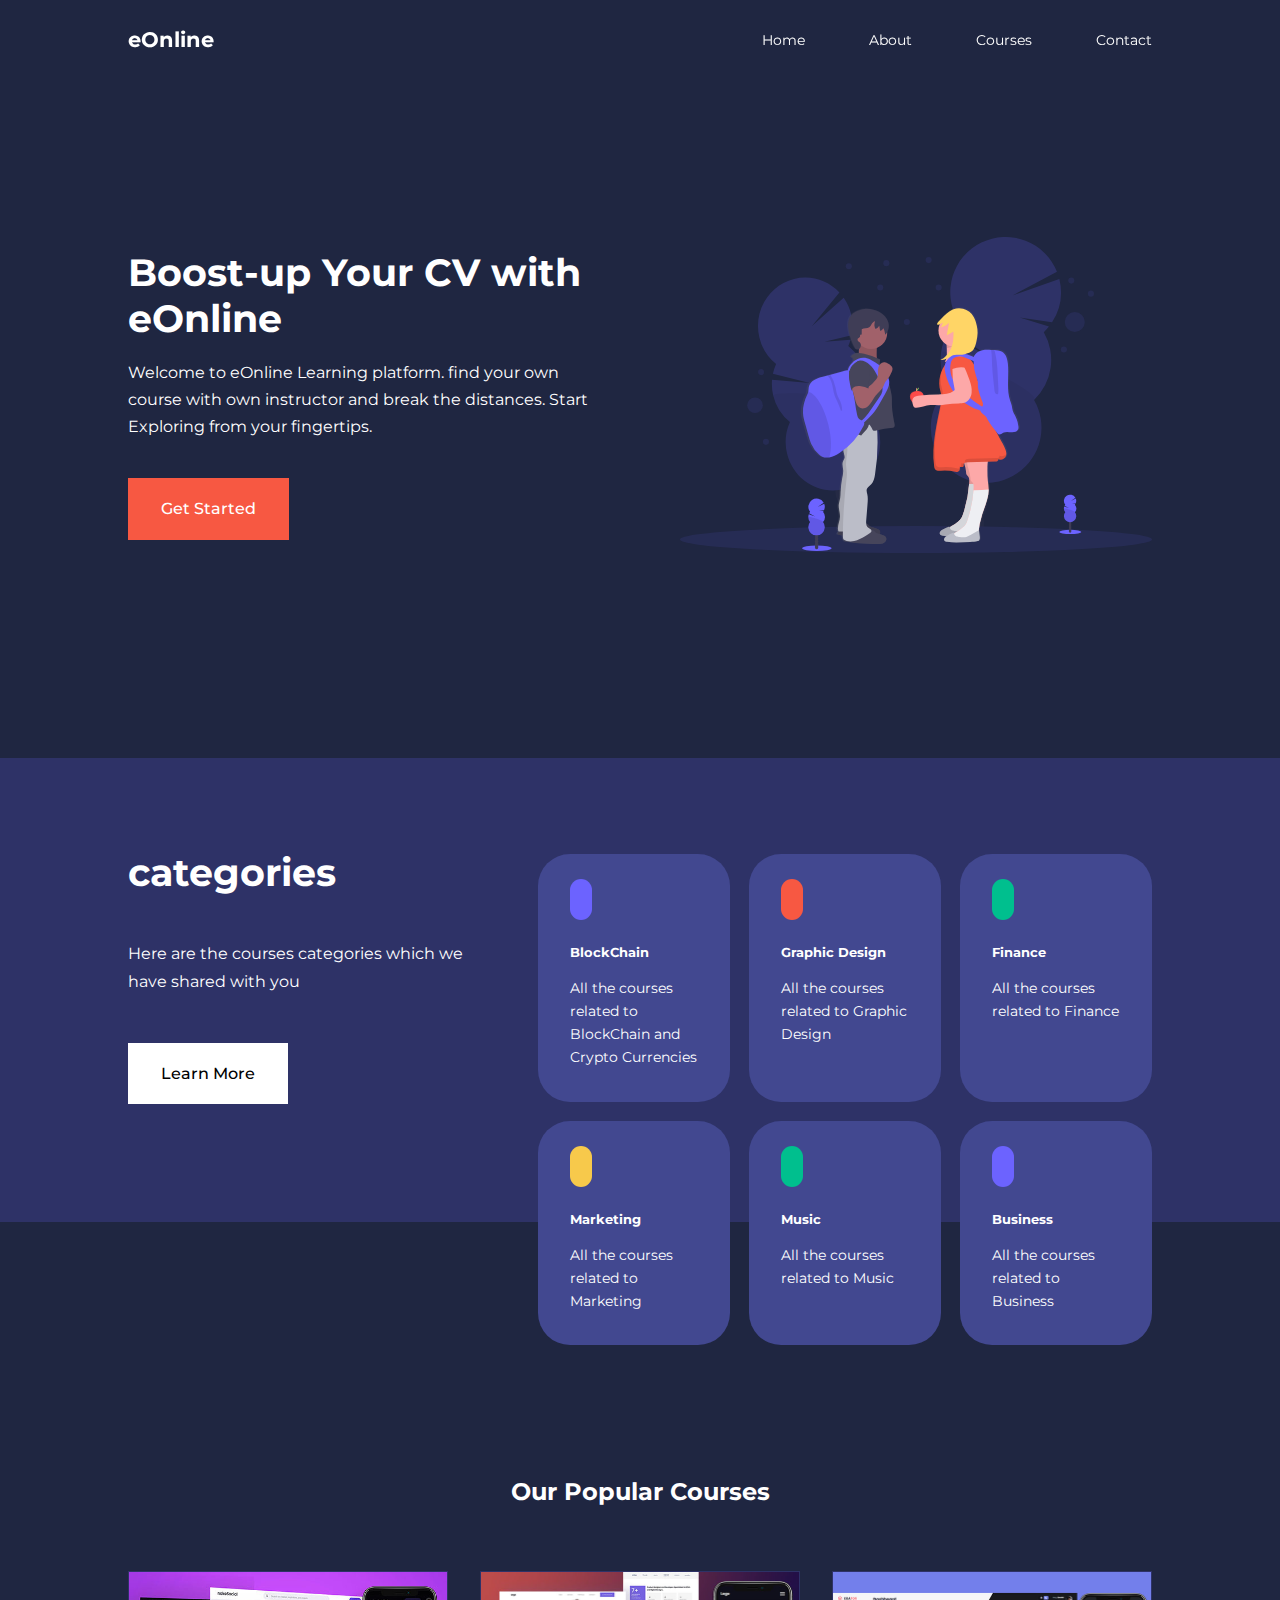
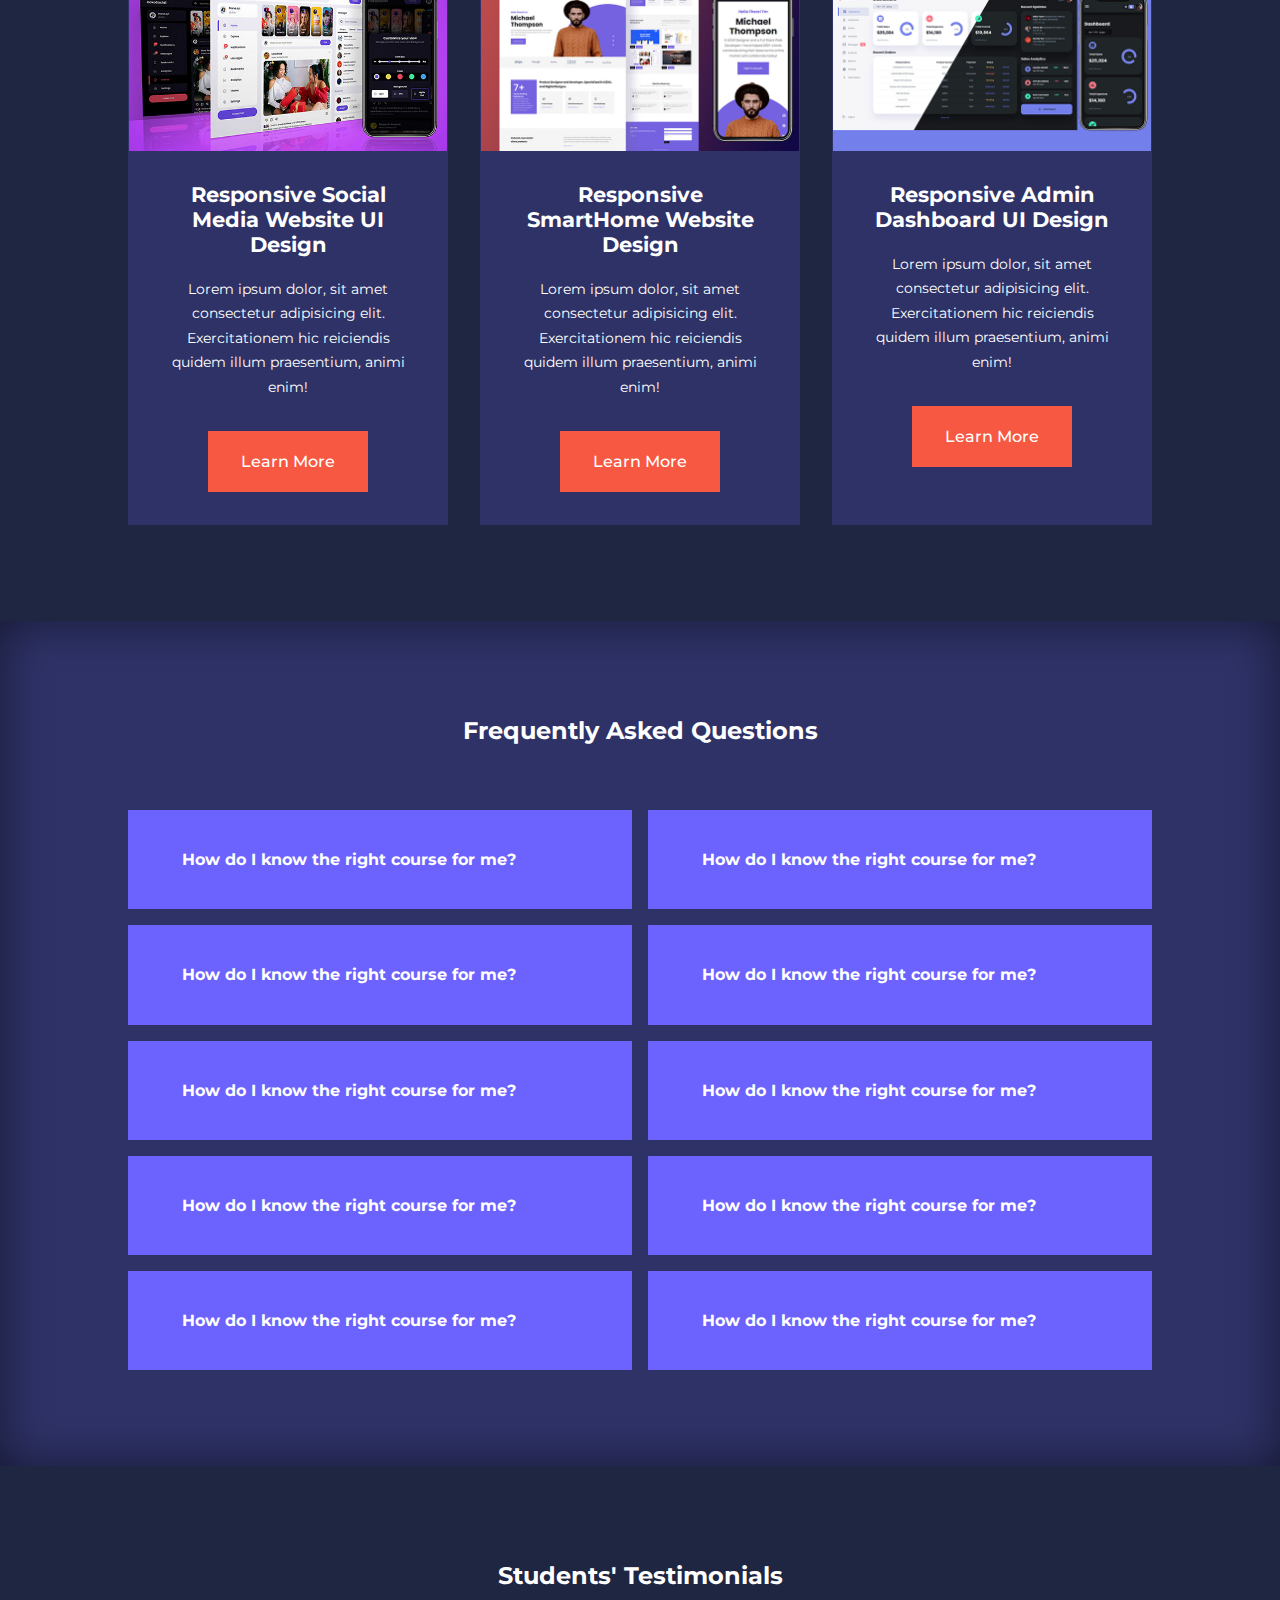
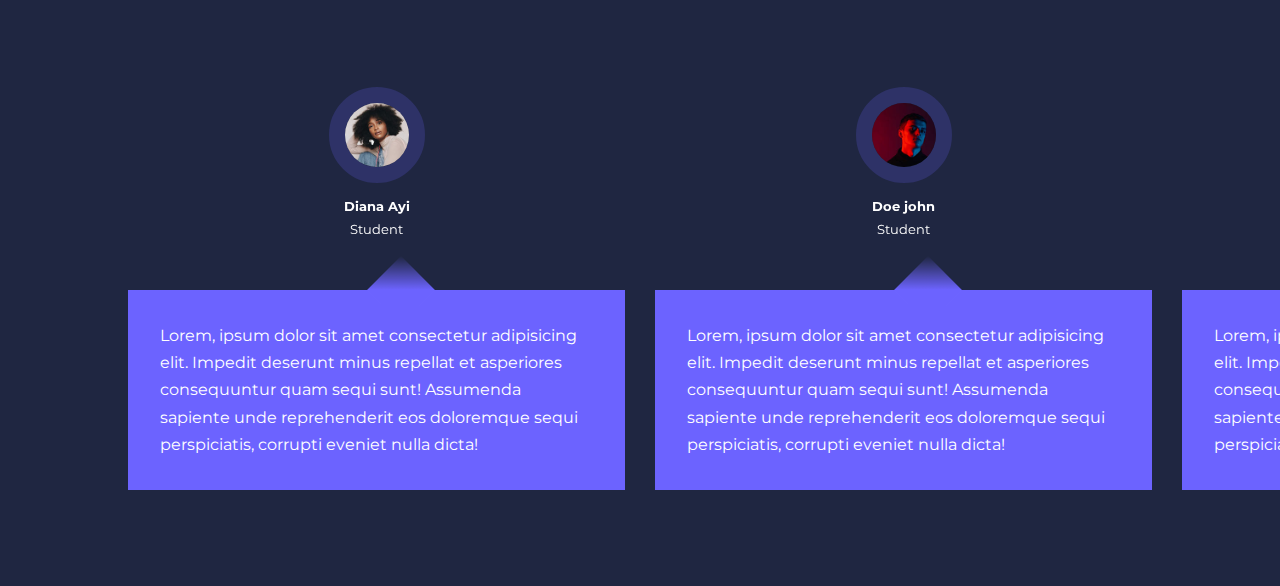
==== index.html @ 4e35d720 "Update index.html" ====
<!DOCTYPE html>
<html lang="en">
<head>
    <meta charset="UTF-8">
    <meta http-equiv="X-UA-Compatible" content="IE=edge">
    <meta name="viewport" content="width=device-width, initial-scale=1.0">
    <title>eOnline</title>

    <!-- external css file -->
    <link rel="stylesheet" href="style.css" type="text/css">
    

    <!-- external icons -->
    <link rel="stylesheet" href="https://unicons.iconscout.com/release/v2.1.6/css/unicons.css">

    <!-- google fonts (Montserrat) -->
    <link rel="preconnect" href="https://fonts.googleapis.com">
    <link rel="preconnect" href="https://fonts.gstatic.com" crossorigin>
    <link href="https://fonts.googleapis.com/css2?family=Montserrat:wght@300;400;500;600;700;800;900&display=swap" rel="stylesheet">

    <!-- Swiper JS -->
    <link rel="stylesheet" href="https://unpkg.com/swiper@8/swiper-bundle.min.css"/>

</head>
<body>

    <!-- navigation bar -->
    <nav>
        <div class="container nav__container">
            <a href="index.html"><h4>eOnline</h4></a>
            <ul class="nav__menu">
                <li><a href="index.html">Home</a></li>
                <li><a href="about.html">About</a></li>
                <li><a href="courses.html">Courses</a></li>
                <li><a href="contact.html">Contact</a></li>
            </ul>
            <button id="open-menu-btn"><i class="uil uil-bars"></i></button>
            <button id="close-menu-btn"><i class="uil uil-multiply"></i></button>
        </div>
    </nav>

    <!-- end of navigation bar -->

    <!-- header section -->
    <header>
        <div class="container header__container">
            <div class="header__left">
                <h1>
                    Boost-up Your CV with eOnline
                </h1>
                <p>
                    Welcome to eOnline Learning platform.
                    find your own course with own instructor and break the distances.
                    Start Exploring from your fingertips.
                    <!-- We offer various contexts of Online Courses which can be customisable for your own. -->
                </p>
                <a href="courses.html" class="btn btn-primary">Get Started</a>
            </div>

            <div class="header__right">
                <div class="header__right-image">
                    <img src="./img/header.svg" alt="header-image">
                </div>
            </div>
        </div>
    </header>
    <!-- end of header section -->

    <!-- categories section -->
    <section class="categories">
        <div class="container categories__container">
            <div class="categories__left">
            <h1>categories</h1>
            <p>Here are the courses categories which we have shared with you</p>
            <a href="#" class="btn">Learn More</a>
            </div>
            
            <div class="categories__right">

                <article class="category">
                    <span class="category__icon"><i class="uil uil-bitcoin"></i></span>
                    <h5>BlockChain</h5>
                    <p>All the courses related to BlockChain and Crypto Currencies</p>
                </article>

                <article class="category">
                    <span class="category__icon"><i class="uil uil-palette"></i></span>
                    <h5>Graphic Design</h5>
                    <p>All the courses related to Graphic Design</p>
                </article>

                <article class="category">
                    <span class="category__icon"><i class="uil uil-pound-circle"></i></i></span>
                    <h5>Finance</h5>
                    <p>All the courses related to Finance</p>
                </article>

                <article class="category">
                    <span class="category__icon"><i class="uil uil-shopping-cart"></i></span>
                    <h5>Marketing</h5>
                    <p>All the courses related to Marketing</p>
                </article>

                <article class="category">
                    <span class="category__icon"><i class="uil uil-music"></i></span>
                    <h5>Music</h5>
                    <p>All the courses related to Music</p>
                </article>

                <article class="category">
                    <span class="category__icon"><i class="uil uil-briefcase"></i></span>
                    <h5>Business</h5>
                    <p>All the courses related to Business</p>
                </article>
            </div>
        </div>
    </section>
    <!-- end of categories section -->

    <!-- popular courses section -->

    <section class="courses">
        <h2>Our Popular Courses</h2>
        <div class="container courses__container">

            <article class="course">
                <div class="course__image">
                    <img src="./img/course1.jpg" alt="course1-thumbnail">
                </div>
                <div class="course__info">
                    <h4>Responsive Social Media Website UI Design</h4>
                    <p>Lorem ipsum dolor, sit amet consectetur adipisicing elit. Exercitationem hic reiciendis quidem illum praesentium, animi enim!</p>
                    <a href="course.html" class="btn btn-primary">Learn More</a>
                </div>
            </article>

            <article class="course">
                <div class="course__image">
                    <img src="./img/course2.jpg" alt="course1-thumbnail">
                </div>
                <div class="course__info">
                <h4>Responsive SmartHome Website Design</h4>
                <p>Lorem ipsum dolor, sit amet consectetur adipisicing elit. Exercitationem hic reiciendis quidem illum praesentium, animi enim!</p>
                <a href="course.html" class="btn btn-primary">Learn More</a>
                </div>
            </article>

            <article class="course">
                <div class="course__image">
                    <img src="./img/course3.jpg" alt="course1-thumbnail">
                </div>
                <div class="course__info">
                <h4>Responsive Admin Dashboard UI Design</h4>
                <p>Lorem ipsum dolor, sit amet consectetur adipisicing elit. Exercitationem hic reiciendis quidem illum praesentium, animi enim!</p>
                <a href="course.html" class="btn btn-primary">Learn More</a>
                </div>
            </article>
            
        </div>
    </section>

    <!-- end of popular courses section -->


    <!-- FAQ section -->

    <section class="faqs">
        <h2>Frequently Asked Questions</h2>
        <div class="container faqs__container">

            <article class="faq">
                <div class="faq__icon"><i class="uil uil-plus"></i></div>
                <div class="question__answer">
                    <h4>How do I know the right course for me?</h4>
                    <p>Lorem ipsum dolor sit amet consectetur adipisicing elit. Eum architecto consequatur illum vitae beatae nesciunt reprehenderit cumque tempore? Reiciendis labore quisquam consectetur. Quis amet dolorem vero aspernatur, similique beatae laborum.</p>
                </div>
            </article>

            <article class="faq">
                <div class="faq__icon"><i class="uil uil-plus"></i></div>
                <div class="question__answer">
                    <h4>How do I know the right course for me?</h4>
                    <p>Lorem ipsum dolor sit amet consectetur adipisicing elit. Eum architecto consequatur illum vitae beatae nesciunt reprehenderit cumque tempore? Reiciendis labore quisquam consectetur. Quis amet dolorem vero aspernatur, similique beatae laborum.</p>
                </div>
            </article>

            <article class="faq">
                <div class="faq__icon"><i class="uil uil-plus"></i></div>
                <div class="question__answer">
                    <h4>How do I know the right course for me?</h4>
                    <p>Lorem ipsum dolor sit amet consectetur adipisicing elit. Eum architecto consequatur illum vitae beatae nesciunt reprehenderit cumque tempore? Reiciendis labore quisquam consectetur. Quis amet dolorem vero aspernatur, similique beatae laborum.</p>
                </div>
            </article>

            <article class="faq">
                <div class="faq__icon"><i class="uil uil-plus"></i></div>
                <div class="question__answer">
                    <h4>How do I know the right course for me?</h4>
                    <p>Lorem ipsum dolor sit amet consectetur adipisicing elit. Eum architecto consequatur illum vitae beatae nesciunt reprehenderit cumque tempore? Reiciendis labore quisquam consectetur. Quis amet dolorem vero aspernatur, similique beatae laborum.</p>
                </div>
            </article>

            <article class="faq">
                <div class="faq__icon"><i class="uil uil-plus"></i></div>
                <div class="question__answer">
                    <h4>How do I know the right course for me?</h4>
                    <p>Lorem ipsum dolor sit amet consectetur adipisicing elit. Eum architecto consequatur illum vitae beatae nesciunt reprehenderit cumque tempore? Reiciendis labore quisquam consectetur. Quis amet dolorem vero aspernatur, similique beatae laborum.</p>
                </div>
            </article>

            <article class="faq">
                <div class="faq__icon"><i class="uil uil-plus"></i></div>
                <div class="question__answer">
                    <h4>How do I know the right course for me?</h4>
                    <p>Lorem ipsum dolor sit amet consectetur adipisicing elit. Eum architecto consequatur illum vitae beatae nesciunt reprehenderit cumque tempore? Reiciendis labore quisquam consectetur. Quis amet dolorem vero aspernatur, similique beatae laborum.</p>
                </div>
            </article>

            <article class="faq">
                <div class="faq__icon"><i class="uil uil-plus"></i></div>
                <div class="question__answer">
                    <h4>How do I know the right course for me?</h4>
                    <p>Lorem ipsum dolor sit amet consectetur adipisicing elit. Eum architecto consequatur illum vitae beatae nesciunt reprehenderit cumque tempore? Reiciendis labore quisquam consectetur. Quis amet dolorem vero aspernatur, similique beatae laborum.</p>
                </div>
            </article>

            <article class="faq">
                <div class="faq__icon"><i class="uil uil-plus"></i></div>
                <div class="question__answer">
                    <h4>How do I know the right course for me?</h4>
                    <p>Lorem ipsum dolor sit amet consectetur adipisicing elit. Eum architecto consequatur illum vitae beatae nesciunt reprehenderit cumque tempore? Reiciendis labore quisquam consectetur. Quis amet dolorem vero aspernatur, similique beatae laborum.</p>
                </div>
            </article>

            <article class="faq">
                <div class="faq__icon"><i class="uil uil-plus"></i></div>
                <div class="question__answer">
                    <h4>How do I know the right course for me?</h4>
                    <p>Lorem ipsum dolor sit amet consectetur adipisicing elit. Eum architecto consequatur illum vitae beatae nesciunt reprehenderit cumque tempore? Reiciendis labore quisquam consectetur. Quis amet dolorem vero aspernatur, similique beatae laborum.</p>
                </div>
            </article>

            <article class="faq">
                <div class="faq__icon"><i class="uil uil-plus"></i></div>
                <div class="question__answer">
                    <h4>How do I know the right course for me?</h4>
                    <p>Lorem ipsum dolor sit amet consectetur adipisicing elit. Eum architecto consequatur illum vitae beatae nesciunt reprehenderit cumque tempore? Reiciendis labore quisquam consectetur. Quis amet dolorem vero aspernatur, similique beatae laborum.</p>
                </div>
            </article>
        </div>
    </section>

    <!-- end of faq section  -->

    <!-- Testimonials Section -->

    <section class="container testimonials__containe mySwiper">
        
        <h2>Students' Testimonials</h2>
        <div class="swiper-wrapper">
           

            <article class="testimonial swiper-slide">
                <div class="avatar">
                    <img src="./img/avatar1.jpg">
                </div>
                <div class="testimonial__info">
                    <h5>Diana Ayi</h5>
                    <small>Student</small>
                </div>
                <div class="testimonial__body">
                    <p>
                        Lorem, ipsum dolor sit amet consectetur adipisicing elit. Impedit deserunt minus repellat et asperiores consequuntur quam sequi sunt! Assumenda sapiente unde reprehenderit eos doloremque sequi perspiciatis, corrupti eveniet nulla dicta!
                    </p>
                </div>
            </article>

            <article class="testimonial swiper-slide">
                <div class="avatar">
                    <img src="./img/avatar2.jpg">
                </div>
                <div class="testimonial__info">
                    <h5>Doe john</h5>
                    <small>Student</small>
                </div>
                <div class="testimonial__body">
                    <p>
                        Lorem, ipsum dolor sit amet consectetur adipisicing elit. Impedit deserunt minus repellat et asperiores consequuntur quam sequi sunt! Assumenda sapiente unde reprehenderit eos doloremque sequi perspiciatis, corrupti eveniet nulla dicta!
                    </p>
                </div>
            </article>

            <article class="testimonial swiper-slide">
                <div class="avatar">
                    <img src="./img/avatar3.jpg">
                </div>
                <div class="testimonial__info">
                    <h5>Ave Joena</h5>
                    <small>Student</small>
                </div>
                <div class="testimonial__body">
                    <p>
                        Lorem, ipsum dolor sit amet consectetur adipisicing elit. Impedit deserunt minus repellat et asperiores consequuntur quam sequi sunt! Assumenda sapiente unde reprehenderit eos doloremque sequi perspiciatis, corrupti eveniet nulla dicta!
                    </p>
                </div>
            </article>

            <article class="testimonial swiper-slide">
                <div class="avatar">
                    <img src="./img/avatar4.jpg">
                </div>
                <div class="testimonial__info">
                    <h5>John Doe</h5>
                    <small>Student</small>
                </div>
                <div class="testimonial__body">
                    <p>
                        Lorem, ipsum dolor sit amet consectetur adipisicing elit. Impedit deserunt minus repellat et asperiores consequuntur quam sequi sunt! Assumenda sapiente unde reprehenderit eos doloremque sequi perspiciatis, corrupti eveniet nulla dicta!
                    </p>
                </div>
            </article>

            <article class="testimonial swiper-slide">
                <div class="avatar">
                    <img src="./img/avatar5.jpg">
                </div>
                <div class="testimonial__info">
                    <h5>Ben Steve</h5>
                    <small>Student</small>
                </div>
                <div class="testimonial__body">
                    <p>
                        Lorem, ipsum dolor sit amet consectetur adipisicing elit. Impedit deserunt minus repellat et asperiores consequuntur quam sequi sunt! Assumenda sapiente unde reprehenderit eos doloremque sequi perspiciatis, corrupti eveniet nulla dicta!
                    </p>
                </div>
                
            </article>
            
        </div>
        <!-- <div class="swiper-pagination"></div> -->
    </section>
    <!-- End of Testimonial Section -->


    <script src="https://unpkg.com/swiper@8/swiper-bundle.min.js"></script>
    <script src="./js/main.js"></script>

    <script>
        var swiper = new Swiper(".mySwiper", {
        slidesPerView: 1,
        spaceBetween: 30,
        pagination: {
          el: ".swiper-pagination",
          clickable: true,
        },
        //When Window width >= 600px
        breakpoints:{
            600:{
                slidesPerView: 2
            }
        }
      });
    </script>
</body>
</html>
---- style.css ----
/* general styling */

*{
    margin: 0;
    padding: 0;
    border: 0;
    outline: 0;
    text-decoration: none;
    list-style:none;
    box-sizing: border-box;
}

:root{
    --color-primary:#6c63ff;
    --color-success:#00bf8e;
    --color-warning:#f7c94b;
    --color-danger:#f75842;
    --color-danger-variant:rgba(247,88,66,0.4);
    --color-white:#fff;
    --color-light:rgba(255,255,255,0.7);
    --color-black:#000;
    --color-bg:#1f2641;
    --color-bg1:#2e3267;
    --color-bg2:#424890;

    --container-width-lg: 80%;
    --container-width-md: 90%;
    --container-width-sm: 94%;

    --transition:all 400ms ease;
}

body{
    font-family: 'Montserrat', sans-serif;
    line-height: 1.7;
    color:var(--color-white);
    background: var(--color-bg);
}

.container
{
    width:var(--container-width-lg);
    margin: 0 auto;
}

section{
    padding: 6rem 0;
}

section h2{
    text-align: center;
    margin-bottom: 4rem;
}

h1,h2,h3,h4,h5
{
    line-height: 1.2;
}

h1{
    font-size:2.4rem;
}

h2{
    font-size:2 rem;
}

h3{
    font-size:1.6rem;
}

h4{
    font-size:1.3rem;
}

a{
    color: var(--color-white);
}

img{
    width: 100%;
    display: block;
    object-fit: cover;
}

.btn{
    display: inline-block;
    background: var(--color-white);
    color: var(--color-black);
    padding: 1rem 2rem;
    border:1px solid transparent;
    font-weight: 500;
    transition: var(--transition);
}

.btn:hover
{
    background: transparent;
    color: var(--color-white);
    border-color:var(--color-white);
}

.btn-primary{
    background: var(--color-danger);
    color: var(--color-white);
}

/* end of general styling */

/* Nav Bar Styling */

nav{
    background:transparent;
    width: 100vw;
    height: 5rem;
    position: fixed;
    top: 0;
    z-index: 11;
}

.window-scroll{
    background: var(--color-primary);
    box-shadow: 0 1rem 2rem rgba(0,0,0,0.2);
}
.nav__container{
    height: 100%;
    display: flex;
    justify-content: space-between;
    align-items: center;
}

nav button{
    display: none;
}

.nav__menu{
    display: flex;
    align-items: center;
    gap:4rem;
}

.nav__menu a
{
    font-size: 0.9rem;
    transition: var(--transition);
}

.nav__menu a:hover
{
    color: var(--color-bg2);
}

/* end of Nav Bar Styling */

/* header section */

header{
    position:relative;
    top: 5rem;
    overflow: hidden;
    height: 70vh;
    margin-bottom: 8rem;
    
}

.header__container{
    display: grid;
    grid-template-columns: 1fr 1fr;
    align-items: center;
    gap: 5rem;
    height: 100%;
}

.header__left p
{
    margin: 1rem 0 2.4rem;
}

/* end header section */

/* categories section */

.categories{
    background: var(--color-bg1);
    height: 29rem;
}

.categories h1{
    line-height: 1;
    margin-bottom: 3rem;
}

.categories__container{
    display: grid;
    grid-template-columns: 40% 60%;
    /* gap:4rem; */
}

.categories__left{
    margin-right: 4rem;
}

.categories__left p{
    margin: 1rem 0 3rem;
}

.categories__right{
    display: grid;
    grid-template-columns: repeat(3,1fr);
    gap:1.2rem;
}

.category{
    background: var(--color-bg2);
    padding: 2rem;
    border-radius: 2rem;
    transition: var(--transition);
}

.category:hover{
    box-shadow: 0 3rem 3rem rgba(0, 0, 0, 0.3);
    z-index: 1;
}

.category:nth-child(2) .category__icon{
    background: var(--color-danger );
}

.category:nth-child(3) .category__icon{
    background: var(--color-success );
}

.category:nth-child(4) .category__icon{
    background: var(--color-warning );
}

.category:nth-child(5) .category__icon{
    background: var(--color-success );
}

.category__icon{
    background: var(--color-primary);
    padding: 0.7rem;
    border-radius: 0.9rem;  
}

.category h5{
    margin: 2rem 0 1rem;
}

.category p{
    font-size: 0.85rem;
}

/* end of categories section */


/* popular course section */

.courses{
    margin-top: 10rem;
}

.courses__container{
    display: grid;
    grid-template-columns: repeat(3,1fr);
    gap:2rem;
}

.course{
    background:var(--color-bg1);
    text-align: center;
    border: 1px solid transparent;
    transition:var(--transition);
}

.course:hover{
    background: transparent;
    border-color: var(--color-primary);
}

.course__info{
    padding: 2rem;
}

.course__info p{
    margin: 1.2rem 0 2rem;
    font-size: 0.9rem;
}

/* end of popular course section */

/* faq section */

.faqs{
    background: var(--color-bg1);
    box-shadow: inset 0 0 3rem rgba(0,0,0,0.5);
}

.faqs__container{
    display: grid;
    grid-template-columns: 1fr 1fr;
    gap: 1rem;
}

.faq{
    padding: 2rem;
    display: flex;
    align-items: center;
    gap : 1.4rem;
    height: fit-content;
    background: var(--color-primary);
    cursor: pointer;
}

.faq h4{
    font-size: 1rem;
    line-height: 2.2;
}

.faq__icon{
    align-self: flex-start;
    font-size: 1.2 rem;
}

.faq p{
    margin-top: 0.8 rem;
    display: none;
}

.faq.open p{
    display: block;

}

/*end of faq section */

/* student's testimonial section */

.testimonials__container{
    overflow-x: hidden;
    position: relative;
    margin-bottom: 5rem;
}

.testimonial{
    padding-top: 2rem;
}

.avatar{
    width: 6rem;
    height:6rem;
    border-radius: 50%;
    overflow: hidden;
    margin:0 auto 1rem;
    border: 1rem solid var(--color-bg1);
}

.testimonial__info{
    text-align: center;
}

.testimonial__body{
    background: var(--color-primary);
    padding: 2rem;
    margin-top: 3rem;
    position: relative;
}

.testimonial__body::before{
    content: "";
    display: block;
    background: linear-gradient(
    135deg,
    transparent,
    var(--color-primary),
    var(--color-primary)
    );

    width: 3rem;
    height: 3rem;
    position: absolute;
    left: 50%;
    top:-1.5rem;
    transform: rotate(45deg);
}
/* end of student's testimonial section */
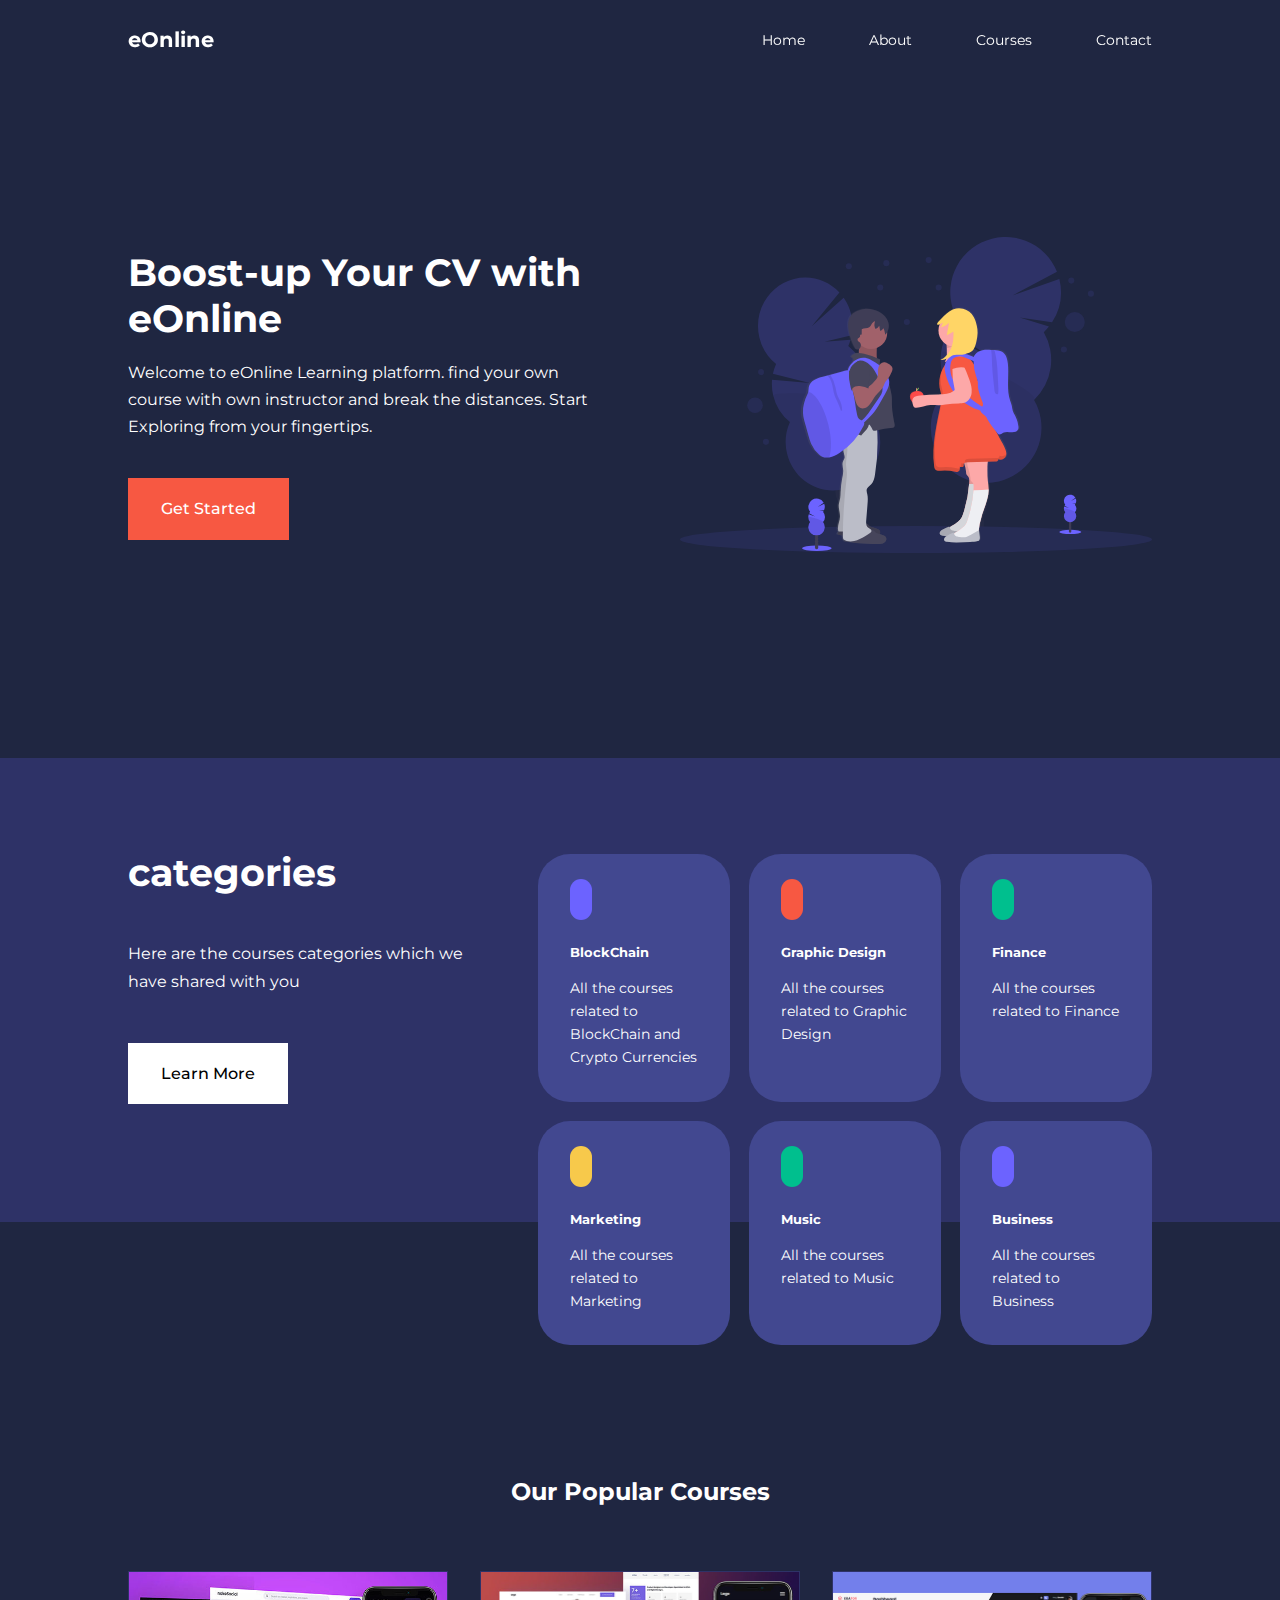
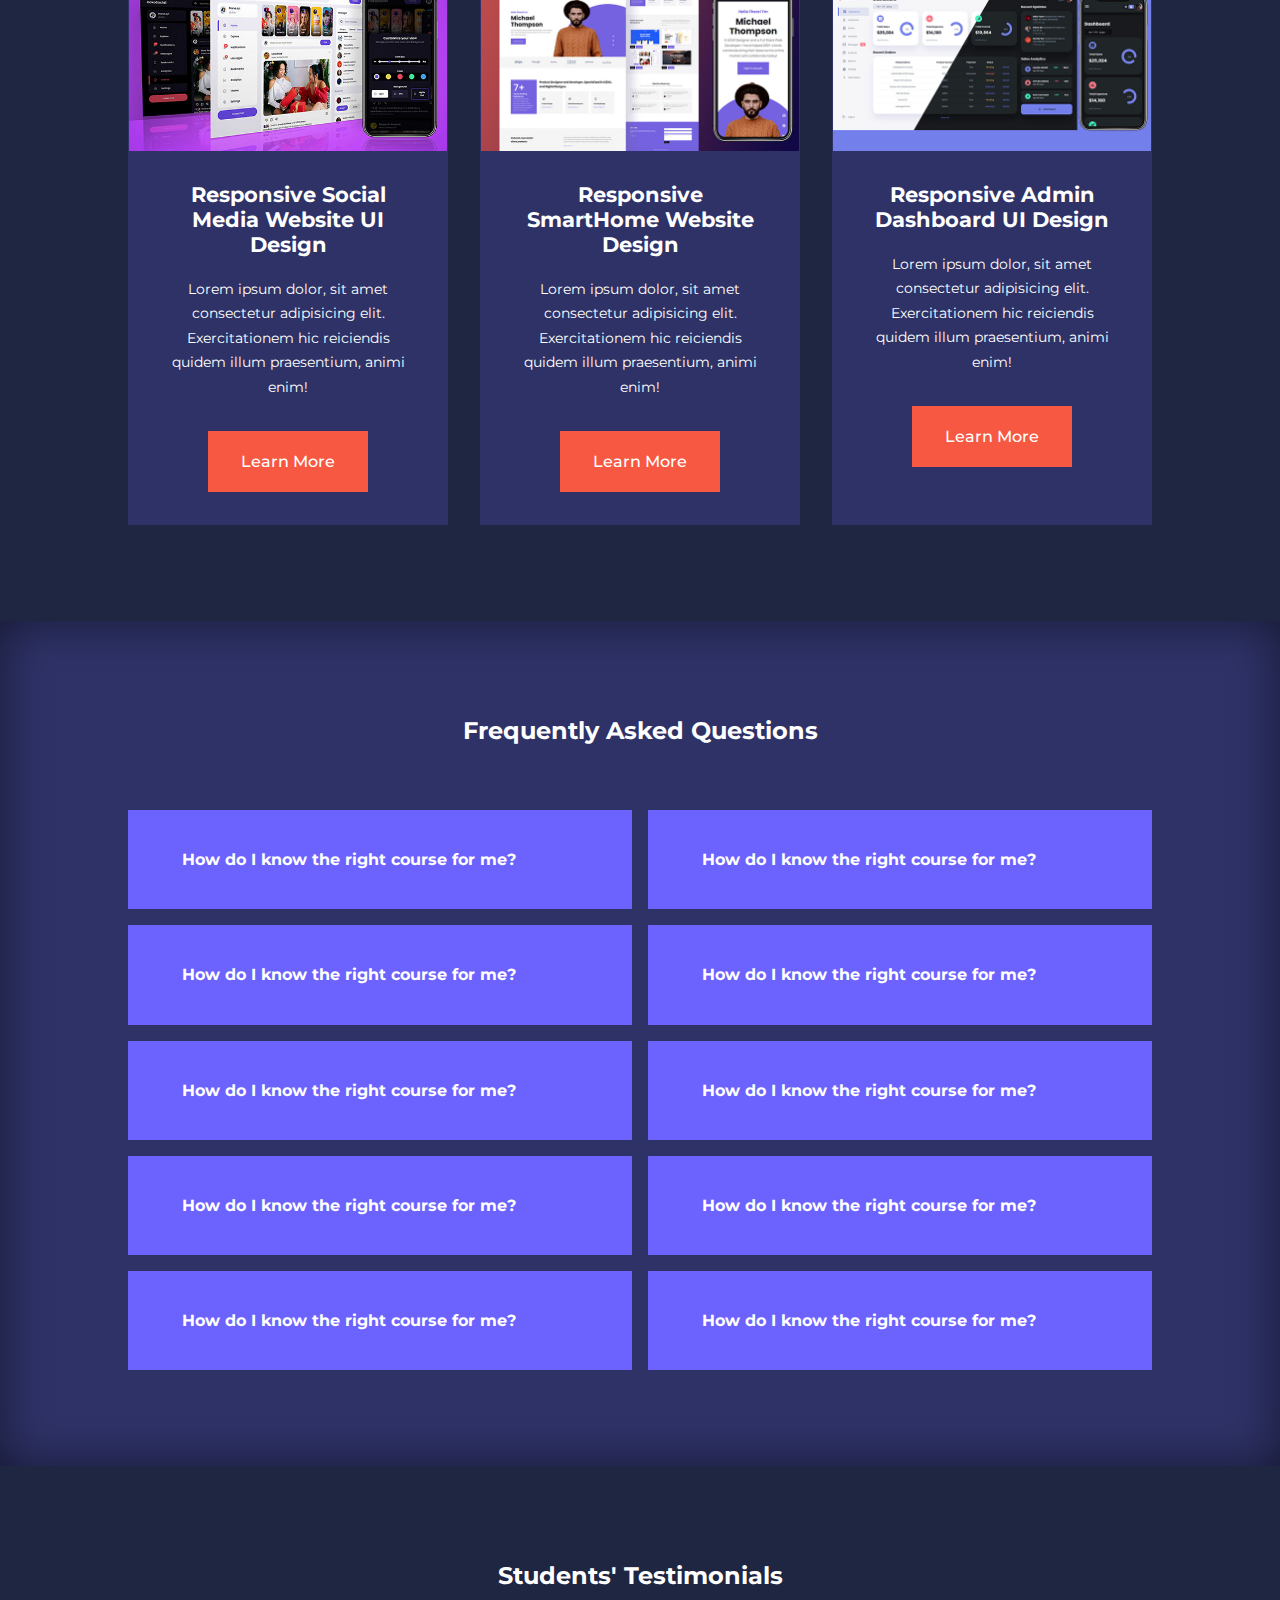
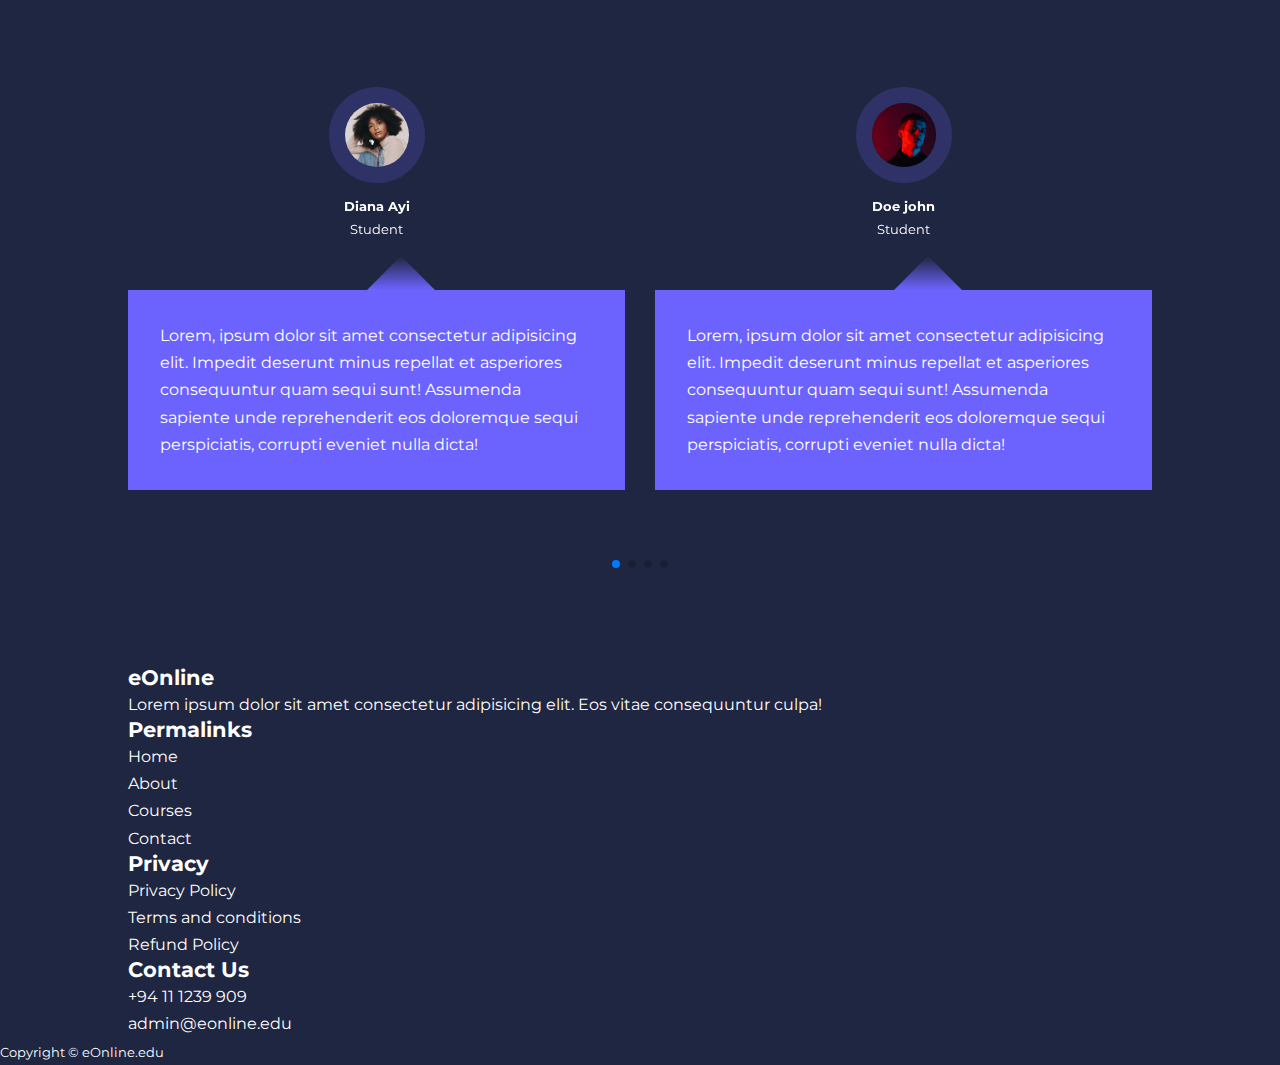
==== commit d8580f5a: "Home-Page-Completed" ====
--- a/index.html
+++ b/index.html
@@ -7,8 +7,7 @@
     <title>eOnline</title>
 
     <!-- external css file -->
-    <link rel="stylesheet" href="style.css" type="text/css">
-    
+    <link rel="stylesheet" href="./css/style.css">
 
     <!-- external icons -->
     <link rel="stylesheet" href="https://unicons.iconscout.com/release/v2.1.6/css/unicons.css">
@@ -254,7 +253,7 @@
 
     <!-- Testimonials Section -->
 
-    <section class="container testimonials__containe mySwiper">
+    <section class="container testimonials__container mySwiper">
         
         <h2>Students' Testimonials</h2>
         <div class="swiper-wrapper">
@@ -337,9 +336,69 @@
             </article>
             
         </div>
-        <!-- <div class="swiper-pagination"></div> -->
+        
+        <div class="swiper-pagination"></div>
+        
+        
     </section>
     <!-- End of Testimonial Section -->
+
+    <!-- footer section -->
+
+    <footer>
+        <div class="container footer__container">
+
+            <div class="footer__1">
+                <a href="index.html" class="footer__logo"><h4>eOnline</h4></a>
+                <p>Lorem ipsum dolor sit amet consectetur adipisicing elit. Eos vitae consequuntur culpa!</p>
+
+            </div>
+
+
+            <div class="footer__2">
+                <h4>Permalinks</h4>
+                <ul class="permalinks">
+                    <li><a href="index.html">Home</a></li>
+                    <li><a href="about.html">About</a></li>
+                    <li><a href="courses.html">Courses</a></li>
+                    <li><a href="contact.html">Contact</a></li>
+                </ul>
+            </div>
+
+            <div class="footer__3">
+                <h4>Privacy</h4>
+                <ul class="privacy">
+                    <li><a href="#">Privacy Policy</a></li>
+                    <li><a href="#">Terms and conditions</a></li>
+                    <li><a href="#">Refund Policy</a></li>
+                </ul>
+            </div>
+
+            <div class="footer__4">
+                <h4>Contact Us</h4>
+                <div>
+                    <p>+94 11 1239 909</p>
+                    <p>admin@eonline.edu</p>
+                </div>
+
+                <ul class="footer_socials">
+                    <li><a href="#"><i class="uil uil-facebook-f"></i></a></li>
+                    <li><a href="#"><i class="uil uil-instagram-alt"></i></a></li>
+                    <li><a href="#"><i class="uil uil-twitter"></i></a></li>
+                    <li><a href="#"><i class="uil uil-linkedin"></i></a></li>
+                </ul>
+            </div>
+            
+        </div>
+
+        <div class="footer__copyright">
+            <small>Copyright &copy; eOnline.edu</small>
+        </div>
+
+    </footer>
+
+    <!-- end of footer section -->
+
 
 
     <script src="https://unpkg.com/swiper@8/swiper-bundle.min.js"></script>
@@ -362,4 +421,4 @@
       });
     </script>
 </body>
-</html>
+</html>--- a/css/style.css
+++ b/css/style.css
@@ -0,0 +1,387 @@
+/* general styling */
+
+*{
+    margin: 0;
+    padding: 0;
+    border: 0;
+    outline: 0;
+    text-decoration: none;
+    list-style:none;
+    box-sizing: border-box;
+}
+
+:root{
+    --color-primary:#6c63ff;
+    --color-success:#00bf8e;
+    --color-warning:#f7c94b;
+    --color-danger:#f75842;
+    --color-danger-variant:rgba(247,88,66,0.4);
+    --color-white:#fff;
+    --color-light:rgba(255,255,255,0.7);
+    --color-black:#000;
+    --color-bg:#1f2641;
+    --color-bg1:#2e3267;
+    --color-bg2:#424890;
+
+    --container-width-lg: 80%;
+    --container-width-md: 90%;
+    --container-width-sm: 94%;
+
+    --transition:all 400ms ease;
+}
+
+body{
+    font-family: 'Montserrat', sans-serif;
+    line-height: 1.7;
+    color:var(--color-white);
+    background: var(--color-bg);
+}
+
+.container
+{
+    width:var(--container-width-lg);
+    margin: 0 auto;
+}
+
+section{
+    padding: 6rem 0;
+}
+
+section h2{
+    text-align: center;
+    margin-bottom: 4rem;
+}
+
+h1,h2,h3,h4,h5
+{
+    line-height: 1.2;
+}
+
+h1{
+    font-size:2.4rem;
+}
+
+h2{
+    font-size:2 rem;
+}
+
+h3{
+    font-size:1.6rem;
+}
+
+h4{
+    font-size:1.3rem;
+}
+
+a{
+    color: var(--color-white);
+}
+
+img{
+    width: 100%;
+    display: block;
+    object-fit: cover;
+}
+
+.btn{
+    display: inline-block;
+    background: var(--color-white);
+    color: var(--color-black);
+    padding: 1rem 2rem;
+    border:1px solid transparent;
+    font-weight: 500;
+    transition: var(--transition);
+}
+
+.btn:hover
+{
+    background: transparent;
+    color: var(--color-white);
+    border-color:var(--color-white);
+}
+
+.btn-primary{
+    background: var(--color-danger);
+    color: var(--color-white);
+}
+
+/* end of general styling */
+
+/* Nav Bar Styling */
+
+nav{
+    background:transparent;
+    width: 100vw;
+    height: 5rem;
+    position: fixed;
+    top: 0;
+    z-index: 11;
+}
+
+.window-scroll{
+    background: var(--color-primary);
+    box-shadow: 0 1rem 2rem rgba(0,0,0,0.2);
+}
+.nav__container{
+    height: 100%;
+    display: flex;
+    justify-content: space-between;
+    align-items: center;
+}
+
+nav button{
+    display: none;
+}
+
+.nav__menu{
+    display: flex;
+    align-items: center;
+    gap:4rem;
+}
+
+.nav__menu a
+{
+    font-size: 0.9rem;
+    transition: var(--transition);
+}
+
+.nav__menu a:hover
+{
+    color: var(--color-bg2);
+}
+
+/* end of Nav Bar Styling */
+
+/* header section */
+
+header{
+    position:relative;
+    top: 5rem;
+    overflow: hidden;
+    height: 70vh;
+    margin-bottom: 8rem;
+    
+}
+
+.header__container{
+    display: grid;
+    grid-template-columns: 1fr 1fr;
+    align-items: center;
+    gap: 5rem;
+    height: 100%;
+}
+
+.header__left p
+{
+    margin: 1rem 0 2.4rem;
+}
+
+/* end header section */
+
+/* categories section */
+
+.categories{
+    background: var(--color-bg1);
+    height: 29rem;
+}
+
+.categories h1{
+    line-height: 1;
+    margin-bottom: 3rem;
+}
+
+.categories__container{
+    display: grid;
+    grid-template-columns: 40% 60%;
+    /* gap:4rem; */
+}
+
+.categories__left{
+    margin-right: 4rem;
+}
+
+.categories__left p{
+    margin: 1rem 0 3rem;
+}
+
+.categories__right{
+    display: grid;
+    grid-template-columns: repeat(3,1fr);
+    gap:1.2rem;
+}
+
+.category{
+    background: var(--color-bg2);
+    padding: 2rem;
+    border-radius: 2rem;
+    transition: var(--transition);
+}
+
+.category:hover{
+    box-shadow: 0 3rem 3rem rgba(0, 0, 0, 0.3);
+    z-index: 1;
+}
+
+.category:nth-child(2) .category__icon{
+    background: var(--color-danger );
+}
+
+.category:nth-child(3) .category__icon{
+    background: var(--color-success );
+}
+
+.category:nth-child(4) .category__icon{
+    background: var(--color-warning );
+}
+
+.category:nth-child(5) .category__icon{
+    background: var(--color-success );
+}
+
+.category__icon{
+    background: var(--color-primary);
+    padding: 0.7rem;
+    border-radius: 0.9rem;  
+}
+
+.category h5{
+    margin: 2rem 0 1rem;
+}
+
+.category p{
+    font-size: 0.85rem;
+}
+
+/* end of categories section */
+
+
+/* popular course section */
+
+.courses{
+    margin-top: 10rem;
+}
+
+.courses__container{
+    display: grid;
+    grid-template-columns: repeat(3,1fr);
+    gap:2rem;
+}
+
+.course{
+    background:var(--color-bg1);
+    text-align: center;
+    border: 1px solid transparent;
+    transition:var(--transition);
+}
+
+.course:hover{
+    background: transparent;
+    border-color: var(--color-primary);
+}
+
+.course__info{
+    padding: 2rem;
+}
+
+.course__info p{
+    margin: 1.2rem 0 2rem;
+    font-size: 0.9rem;
+}
+
+/* end of popular course section */
+
+/* faq section */
+
+.faqs{
+    background: var(--color-bg1);
+    box-shadow: inset 0 0 3rem rgba(0,0,0,0.5);
+}
+
+.faqs__container{
+    display: grid;
+    grid-template-columns: 1fr 1fr;
+    gap: 1rem;
+}
+
+.faq{
+    padding: 2rem;
+    display: flex;
+    align-items: center;
+    gap : 1.4rem;
+    height: fit-content;
+    background: var(--color-primary);
+    cursor: pointer;
+}
+
+.faq h4{
+    font-size: 1rem;
+    line-height: 2.2;
+}
+
+.faq__icon{
+    align-self: flex-start;
+    font-size: 1.2 rem;
+}
+
+.faq p{
+    margin-top: 0.8 rem;
+    display: none;
+}
+
+.faq.open p{
+    display: block;
+
+}
+
+/*end of faq section */
+
+/* student's testimonial section */
+
+.testimonials__container{
+    overflow-x: hidden;
+    position: relative;
+    margin-bottom: 5rem;
+}
+
+.testimonial{
+    padding-top: 2rem;
+}
+
+.avatar{
+    width: 6rem;
+    height:6rem;
+    border-radius: 50%;
+    overflow: hidden;
+    margin:0 auto 1rem;
+    border: 1rem solid var(--color-bg1);
+}
+
+.testimonial__info{
+    text-align: center;
+}
+
+.testimonial__body{
+    background: var(--color-primary);
+    padding: 2rem;
+    margin-top: 3rem;
+    position: relative;
+}
+
+.testimonial__body::before{
+    content: "";
+    display: block;
+    background: linear-gradient(
+    135deg,
+    transparent,
+    var(--color-primary),
+    var(--color-primary)
+    );
+
+    width: 3rem;
+    height: 3rem;
+    position: absolute;
+    left: 50%;
+    top:-1.5rem;
+    transform: rotate(45deg);
+}
+/* end of student's testimonial section */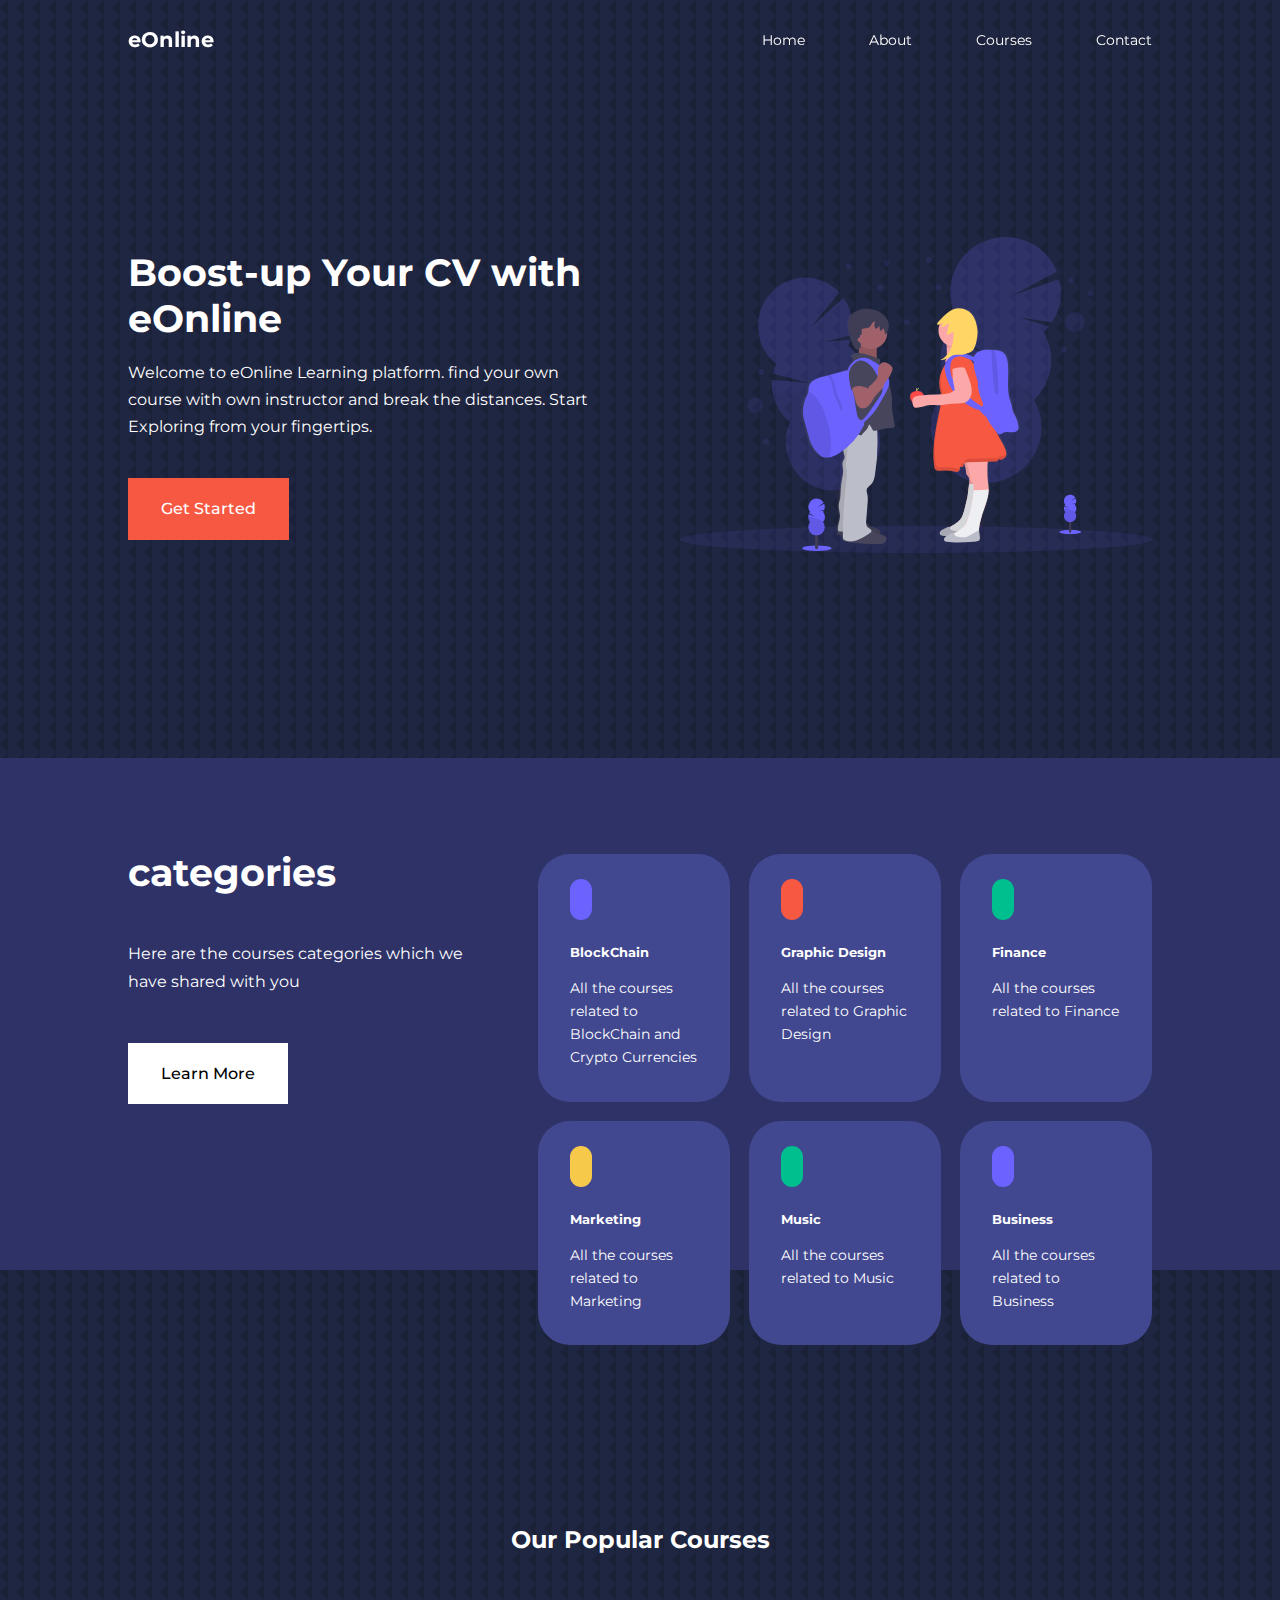
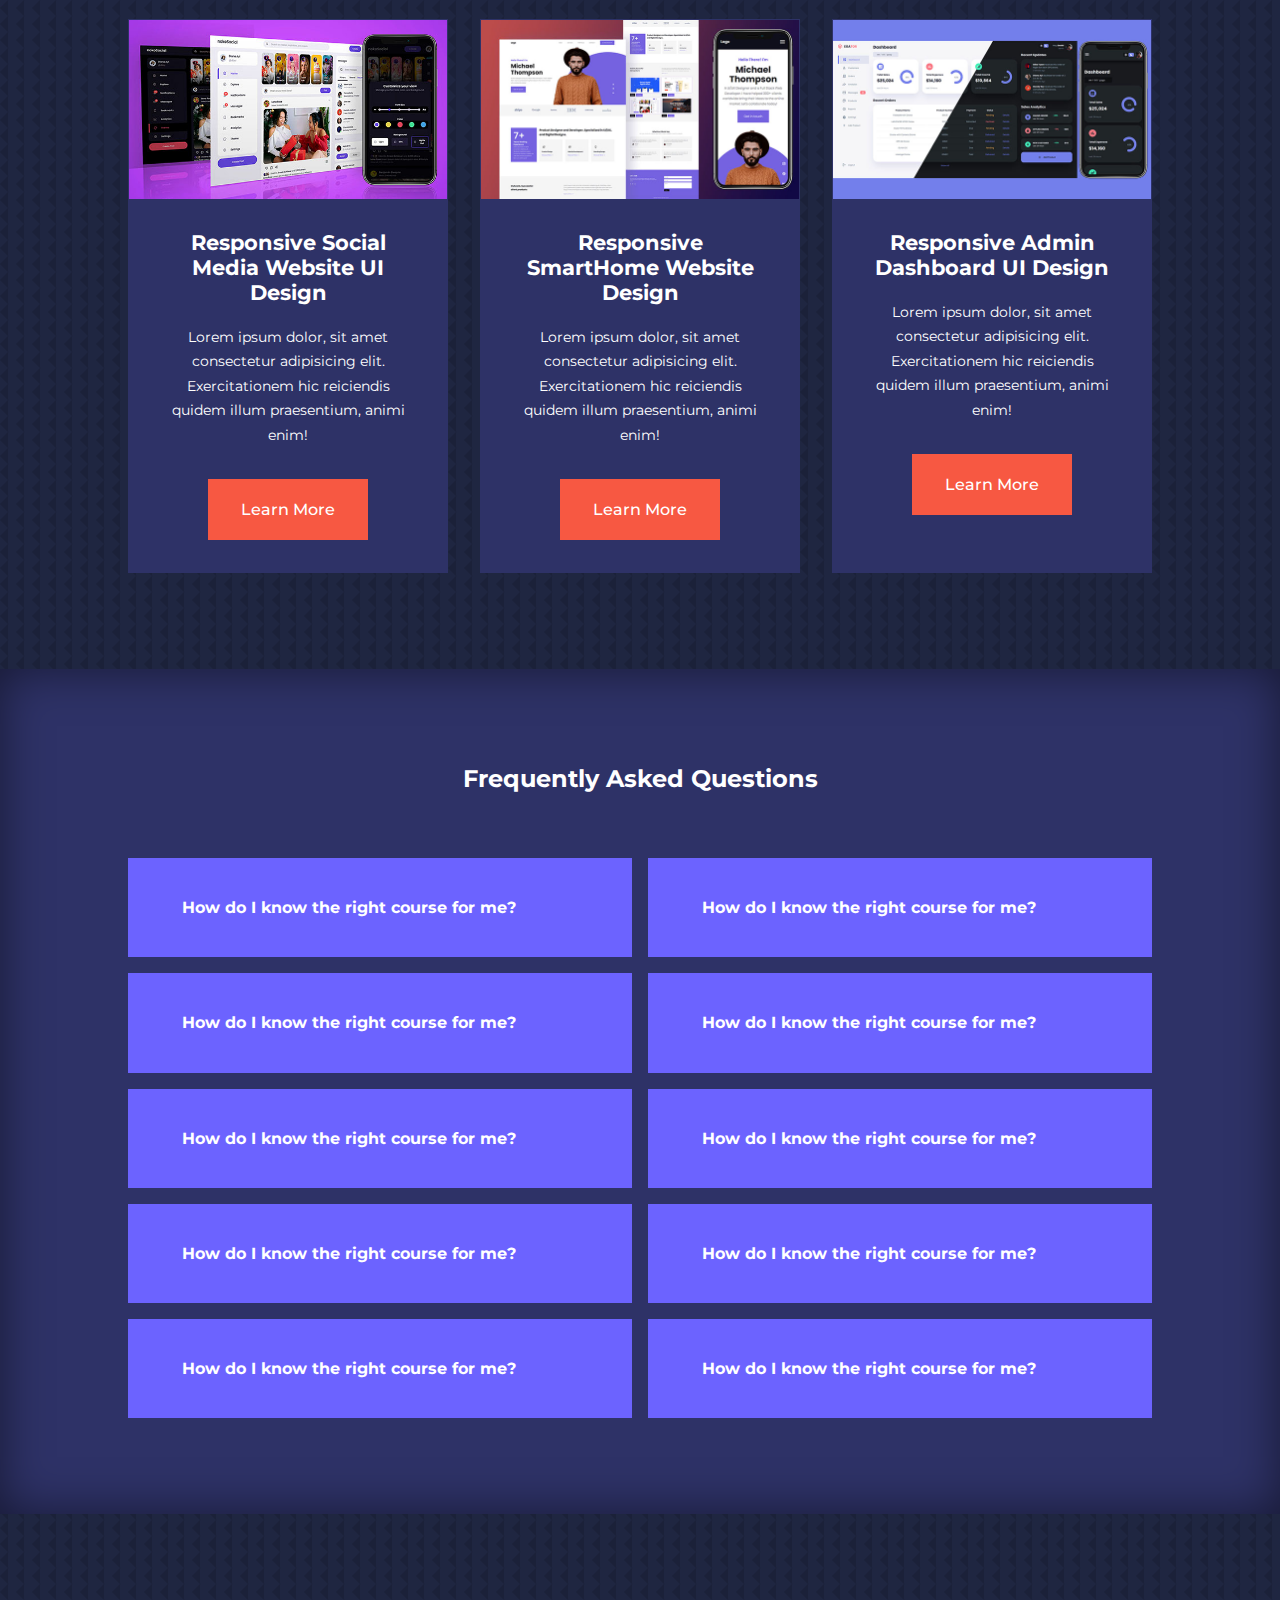
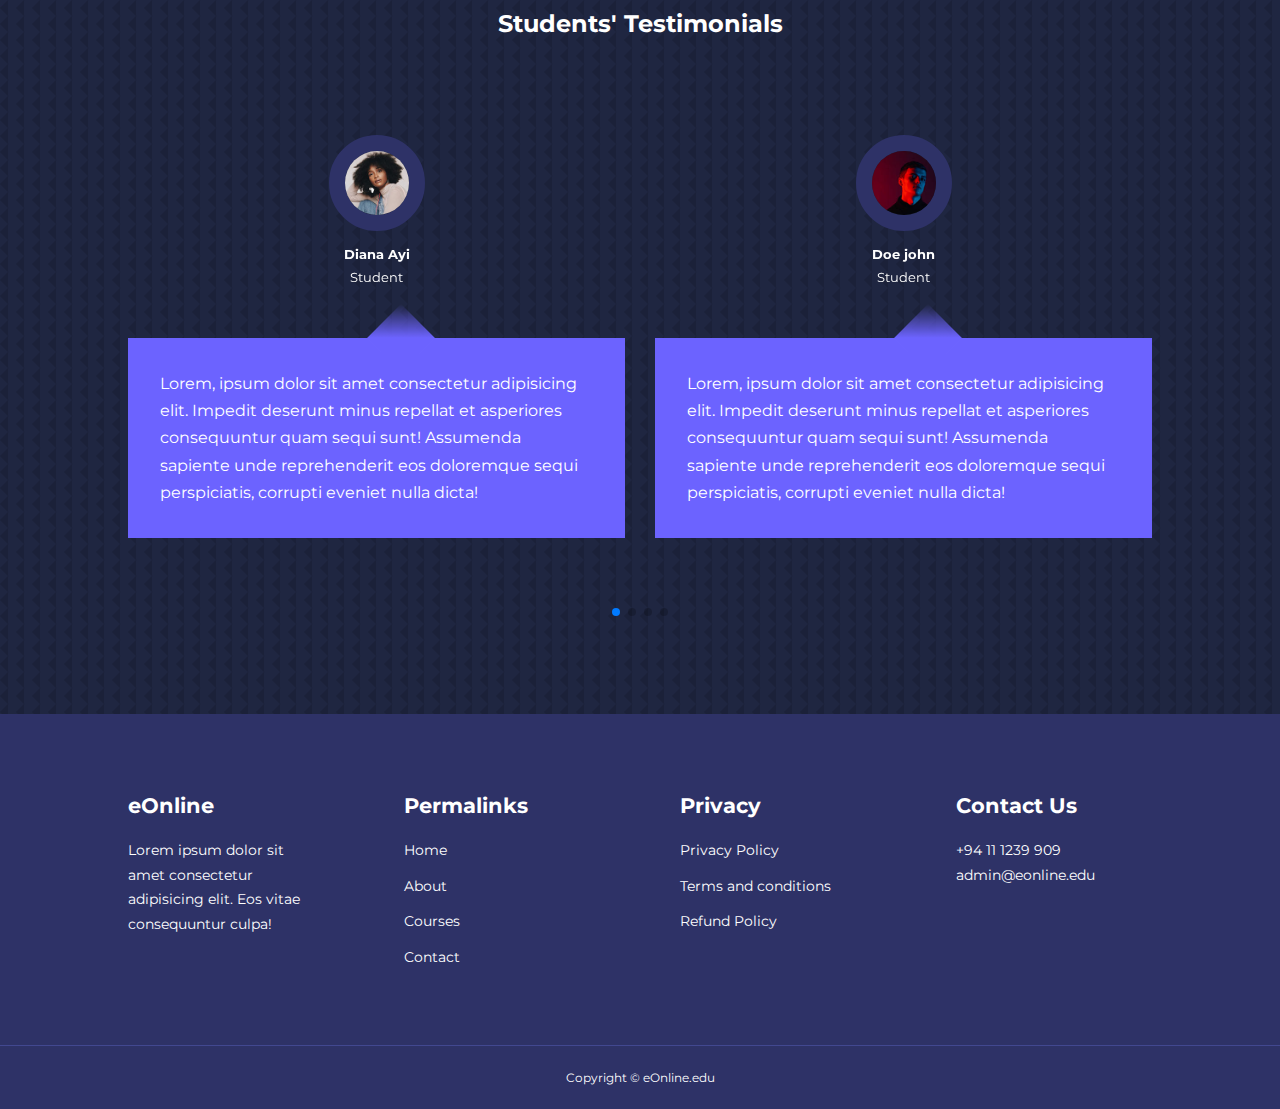
==== commit 89703cf7: "Update index.html" ====
--- a/index.html
+++ b/index.html
@@ -8,6 +8,13 @@
 
     <!-- external css file -->
     <link rel="stylesheet" href="./css/style.css">
+    
+    <!-- internal css -->
+    <style>
+        body{
+            background-image: url("./img/bg-texture.png");
+        }
+    </style>
 
     <!-- external icons -->
     <link rel="stylesheet" href="https://unicons.iconscout.com/release/v2.1.6/css/unicons.css">
@@ -421,4 +428,4 @@
       });
     </script>
 </body>
-</html>+</html>
--- a/css/style.css
+++ b/css/style.css
@@ -182,7 +182,7 @@
 
 .categories{
     background: var(--color-bg1);
-    height: 29rem;
+    height: 32rem;
 }
 
 .categories h1{
@@ -384,4 +384,304 @@
     top:-1.5rem;
     transform: rotate(45deg);
 }
-/* end of student's testimonial section */+/* end of student's testimonial section */
+
+/* footer section */
+
+footer{
+    background:var(--color-bg1);
+    padding-top: 5rem;
+    font-size: 0.9rem;
+}
+
+.footer__container
+{
+    display: grid;
+    grid-template-columns: repeat(4,1fr);
+    gap: 5rem;
+}
+
+
+.footer__container > div h4
+{
+    margin-bottom: 1.2rem;
+}
+
+.footer__1 p{
+    margin: 0 0 2rem;
+}
+
+footer ul li{
+    margin-bottom:0.7rem;
+}
+
+footer ul li a:hover{
+    text-decoration: underline;
+}
+
+.footer_socials{
+    display: flex;
+    gap: 1rem;
+    font-size: 1.2rem;
+    margin-top: 2rem;
+}
+
+.footer__copyright{
+    text-align: center;
+    margin-top: 4rem;
+    padding: 1.2rem 0;
+    border-top: 1px solid var(--color-bg2);
+}
+
+/* end of footer section */
+
+/* 
+Mobile - Responsiveness - Media Queries
+for TABLETS 
+ */
+
+ @media screen and (max-width: 1024px) {
+    .container{
+        width: var(--container-width-md);
+    }
+
+    h1{
+        font-size: 2.2rem;
+    }
+
+    h2{
+        font-size: 1.7rem;
+    }
+
+    h3{
+        font-size: 1.4rem;
+    }
+
+    h4{
+        font-size: 1.2rem;
+    }
+
+    /* nav-bar */
+    nav button{
+        display: inline-block;
+        background: transparent;
+        font-size: 1.8rem;
+        color: var(--color-white);
+        cursor: pointer;
+    }
+
+    nav button#close-menu-btn{
+        display: none;
+    }
+
+    .nav__menu{
+        position: fixed;
+        top: 5rem;
+        right: 5%;
+        height: fit-content;
+        width: 18rem;
+        flex-direction: column;
+        gap: 0;
+        display: none;
+    }
+
+    .nav__menu li{
+        width: 100%;
+        height: 5.8rem;
+        animation: animateNavItems 400ms linear forwards;
+        transform-origin: top right;
+        opacity: 0;
+    }
+
+    .nav__menu li:nth-child(2){
+        animation-delay: 200ms;
+    }
+
+    .nav__menu li:nth-child(3){
+        animation-delay: 400ms;
+    }
+
+    .nav__menu li:nth-child(4){
+        animation-delay: 600ms;
+    }
+
+    @keyframes animateNavItems {
+        0%{
+            transform: rotateZ(-90deg) rotateX(90deg) scale(0.1);
+        }
+        100%{
+            transform: rotateZ(0deg) rotateX(0) scale(1);
+            opacity: 1;
+        }
+    }
+
+    .nav__menu li a{
+        background: var(--color-primary);
+        box-shadow: -4rem 6rem 10rem rgba(0, 0, 0, 0.6);
+        width: 100%;
+        height: 100%;
+        display: grid;
+        place-items: center;
+    }
+
+    .nav__menu li a:hover{
+        background: var(--color-bg2);
+        color: var(--color-white);
+    }
+    /* end of nav-bar */
+
+    /* header */
+
+    header{
+        height: 52vh;
+        margin-bottom: 4rem;
+    }
+
+    .header__container{
+        gap:0;
+        padding-bottom: 3rem;
+    }
+
+    /* end of header */
+
+    /* categories */
+    .categories{
+        height: auto;
+    }
+
+    .categories__container{
+        grid-template-columns: 1fr;
+        gap: 3rem;
+    }
+
+    .categories__left{
+        margin-right: 0;
+    }
+    /* end of categories */
+
+    /* popular courses */
+
+    .courses{
+        margin-top: 0;
+    }
+
+    .courses__container{
+        grid-template-columns: 1fr 1fr;
+    }
+    /* end of popular courses */
+
+    /* faq */
+    .faqs__container{
+        grid-template-columns: 1fr;
+    }
+
+    .faq{
+        padding: 1.5rem;
+    }
+    /* end of faq */
+
+    /* footer */
+
+    .footer__container{
+        grid-template-columns: 1fr 1fr;
+    }
+    /* end of footer */
+ }
+
+ /* end of Media Queries for TABLETS */
+
+
+ /* 
+Mobile - Responsiveness - Media Queries
+for Mobile Phones 
+ */
+
+ @media screen and (max-width:600px) {
+    .container{
+        width: var(--container-width-sm);
+    }
+
+    /* nav-bar */
+
+    .nav__menu{
+       
+        right: 3%;
+        
+    }
+
+    /* end of nav-bar */
+
+     /* header */
+
+    header{
+       
+        height: 100vh;
+        
+    }
+
+    .header__container{
+        grid-template-columns: 1fr;
+        text-align: center;
+        margin-top: 0;
+    }
+
+    .header__left p{
+        margin-bottom: 1.3rem;
+    }
+
+    /* end of header */
+
+    /* categories */
+    .categories__right{
+        grid-template-columns: 1fr 1fr;
+        gap:0.7rem;
+    }
+
+    .category{
+        padding: 1rem;
+        border-radius: 1rem;
+    }
+
+    .category__icon{
+        margin-top: 4px;
+        display: inline-block;
+    }
+    /* end of categories */
+
+    /* popular courses */
+
+    .courses__container{
+        grid-template-columns: 1fr;
+    }
+
+    /* end of popular courses */
+
+    /* testimonial section */
+
+    .testimonial__body{
+        padding: 1.2rem;
+    }
+
+    /* end of testimonial section */
+
+    /* footer */
+
+    .footer__container{
+        grid-template-columns: 1fr;
+        text-align: center;
+        gap: 2rem;
+    }
+
+    .footer__1 p{
+        margin: 1rem auto;
+    }
+
+    .footer_socials{
+        justify-content: center;
+    }
+
+    /* end of footer */
+
+ }
+
+  /* end of Media Queries for Mobile Phones */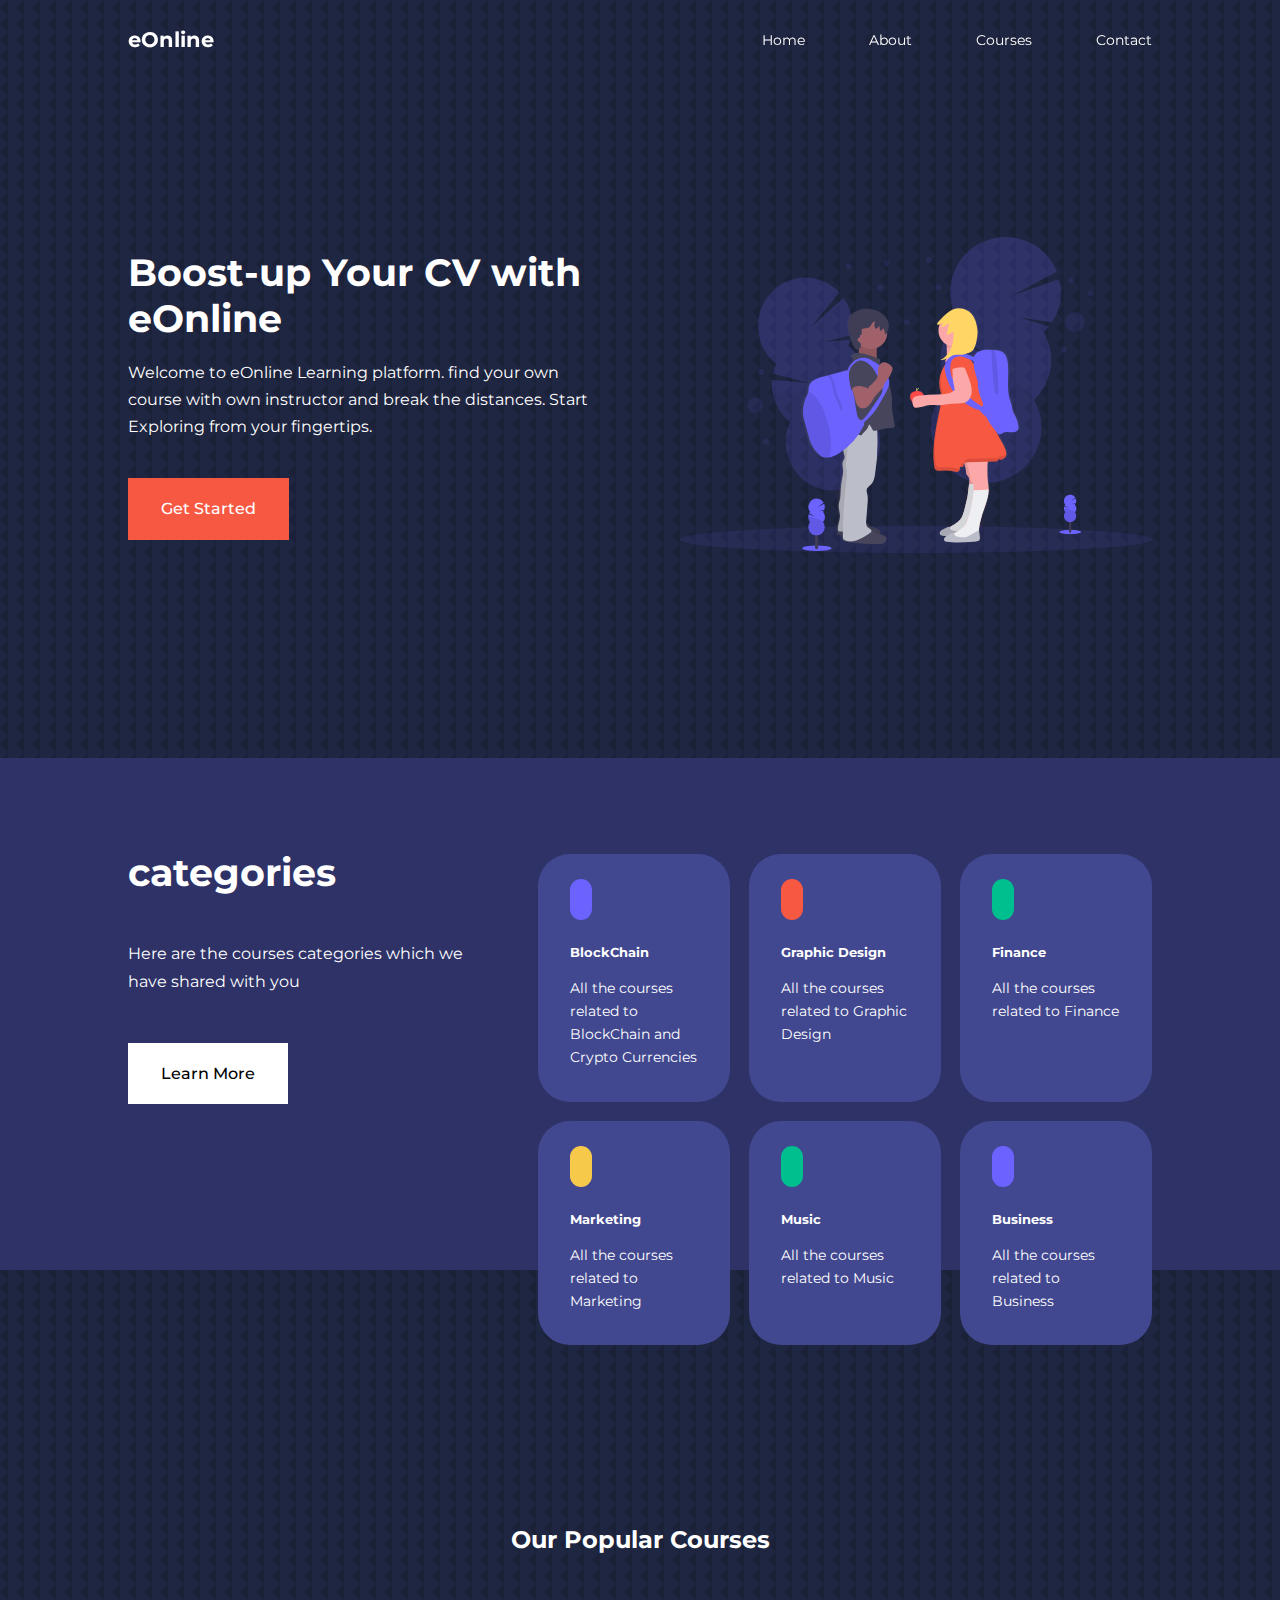
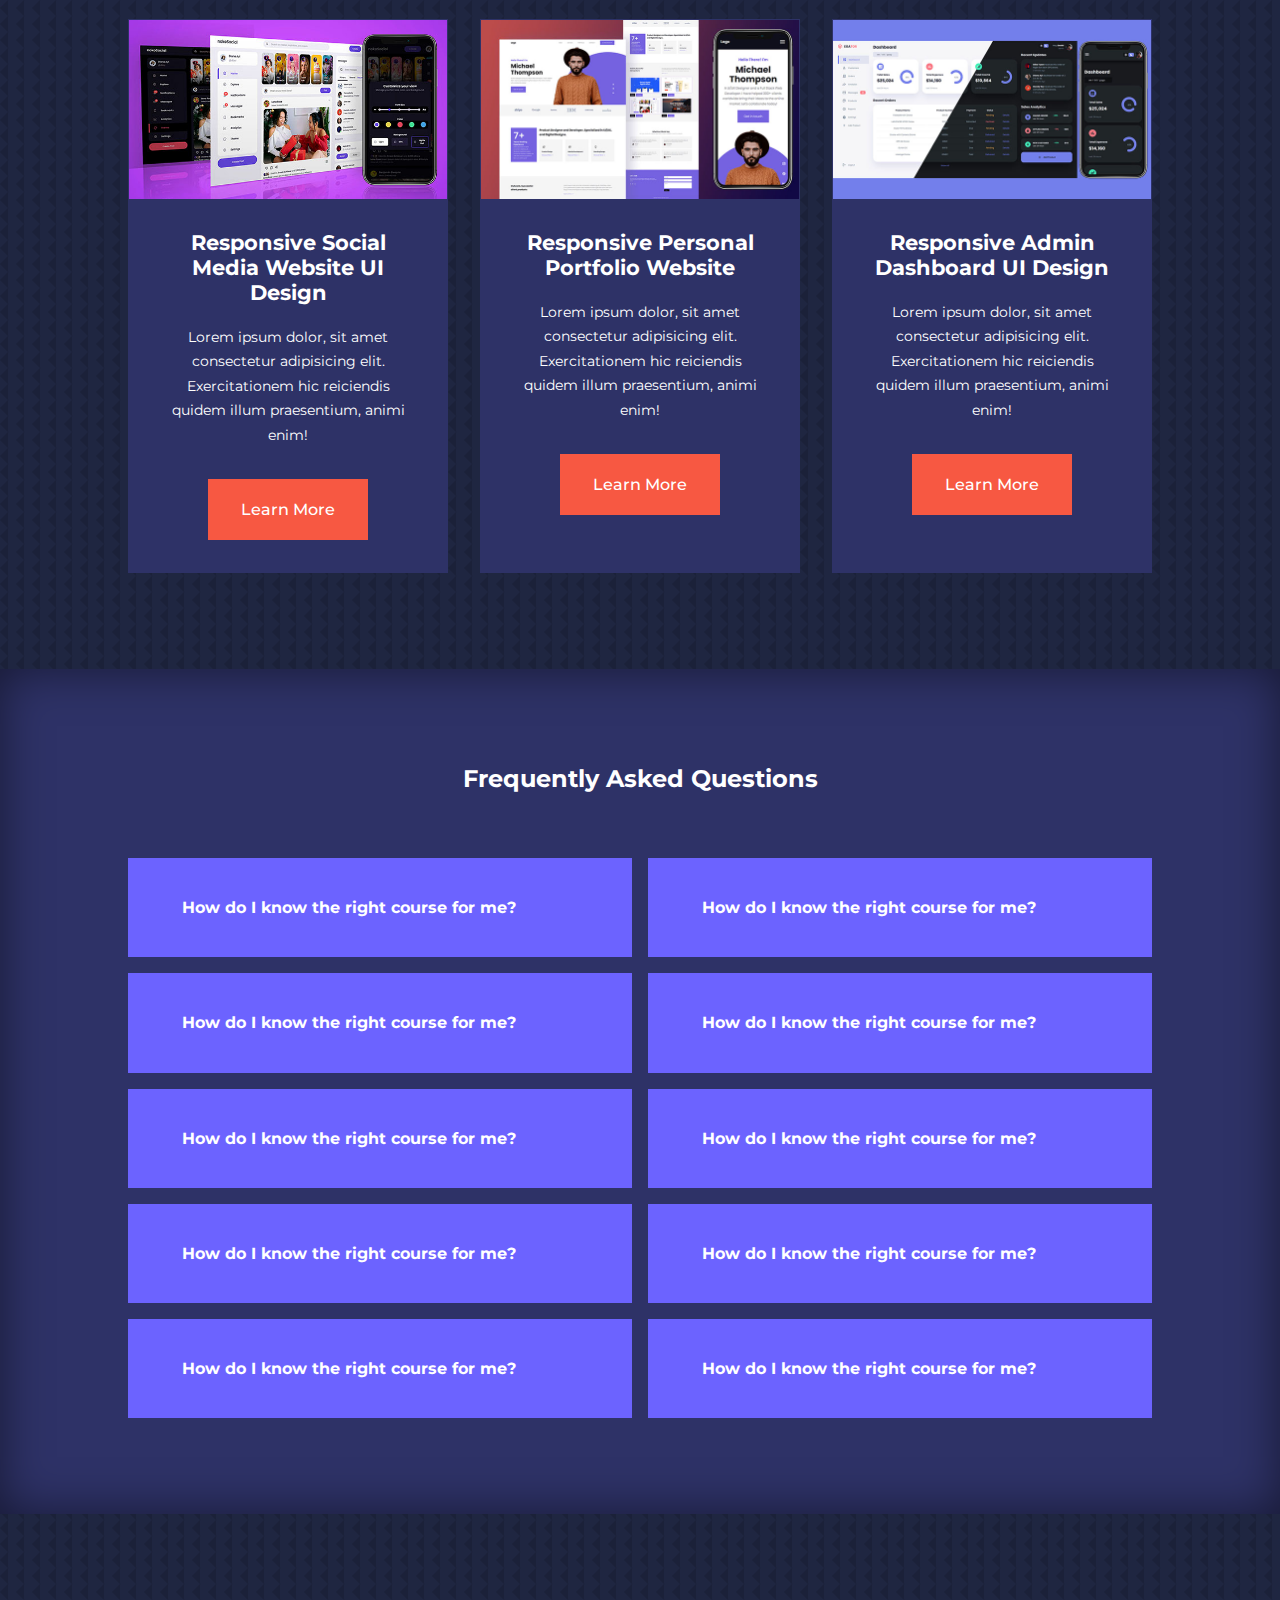
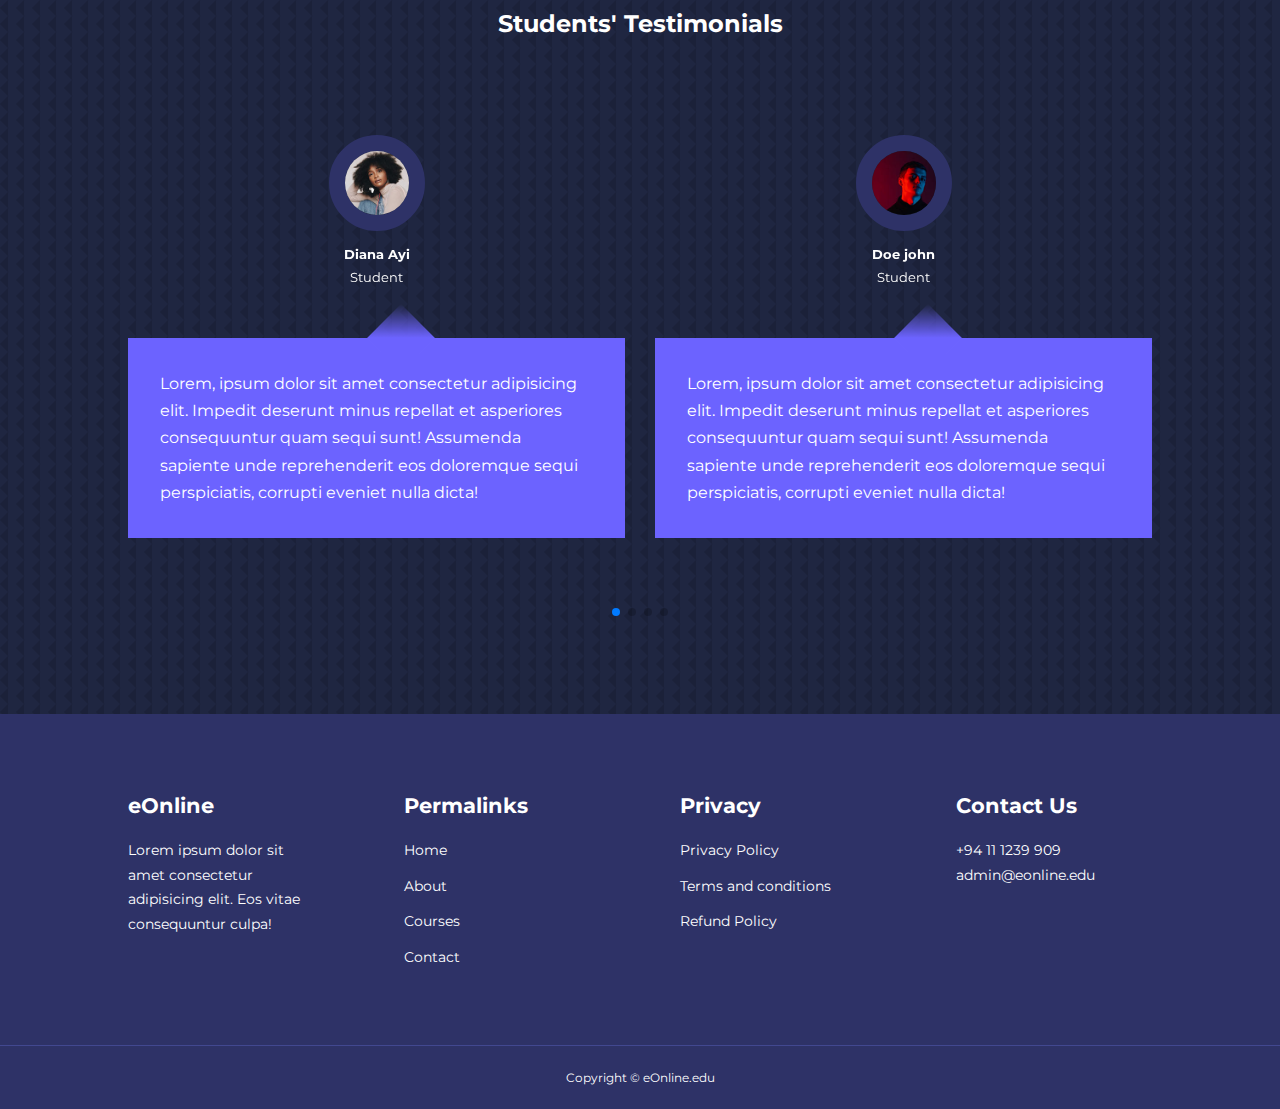
==== commit 8ab217df: "Update index.html" ====
--- a/index.html
+++ b/index.html
@@ -145,7 +145,7 @@
                     <img src="./img/course2.jpg" alt="course1-thumbnail">
                 </div>
                 <div class="course__info">
-                <h4>Responsive SmartHome Website Design</h4>
+                <h4>Responsive Personal Portfolio Website</h4>
                 <p>Lorem ipsum dolor, sit amet consectetur adipisicing elit. Exercitationem hic reiciendis quidem illum praesentium, animi enim!</p>
                 <a href="course.html" class="btn btn-primary">Learn More</a>
                 </div>
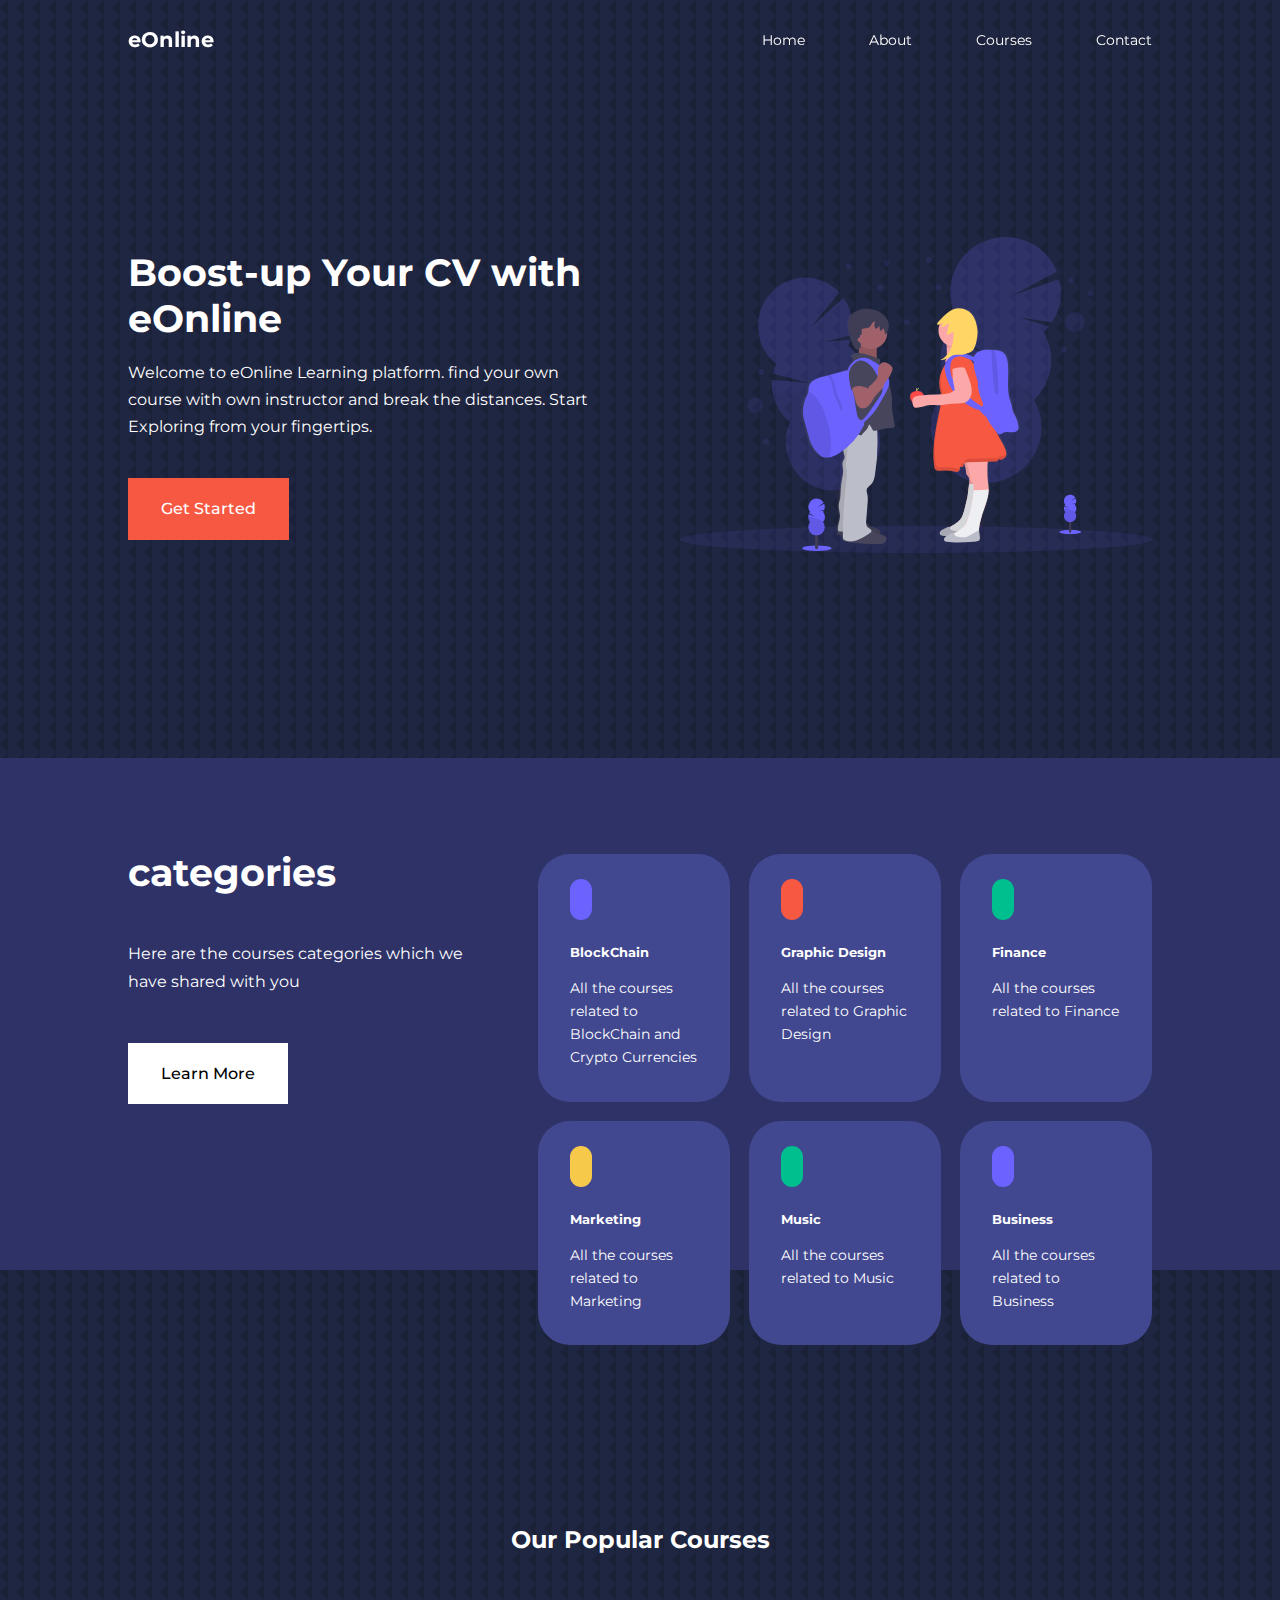
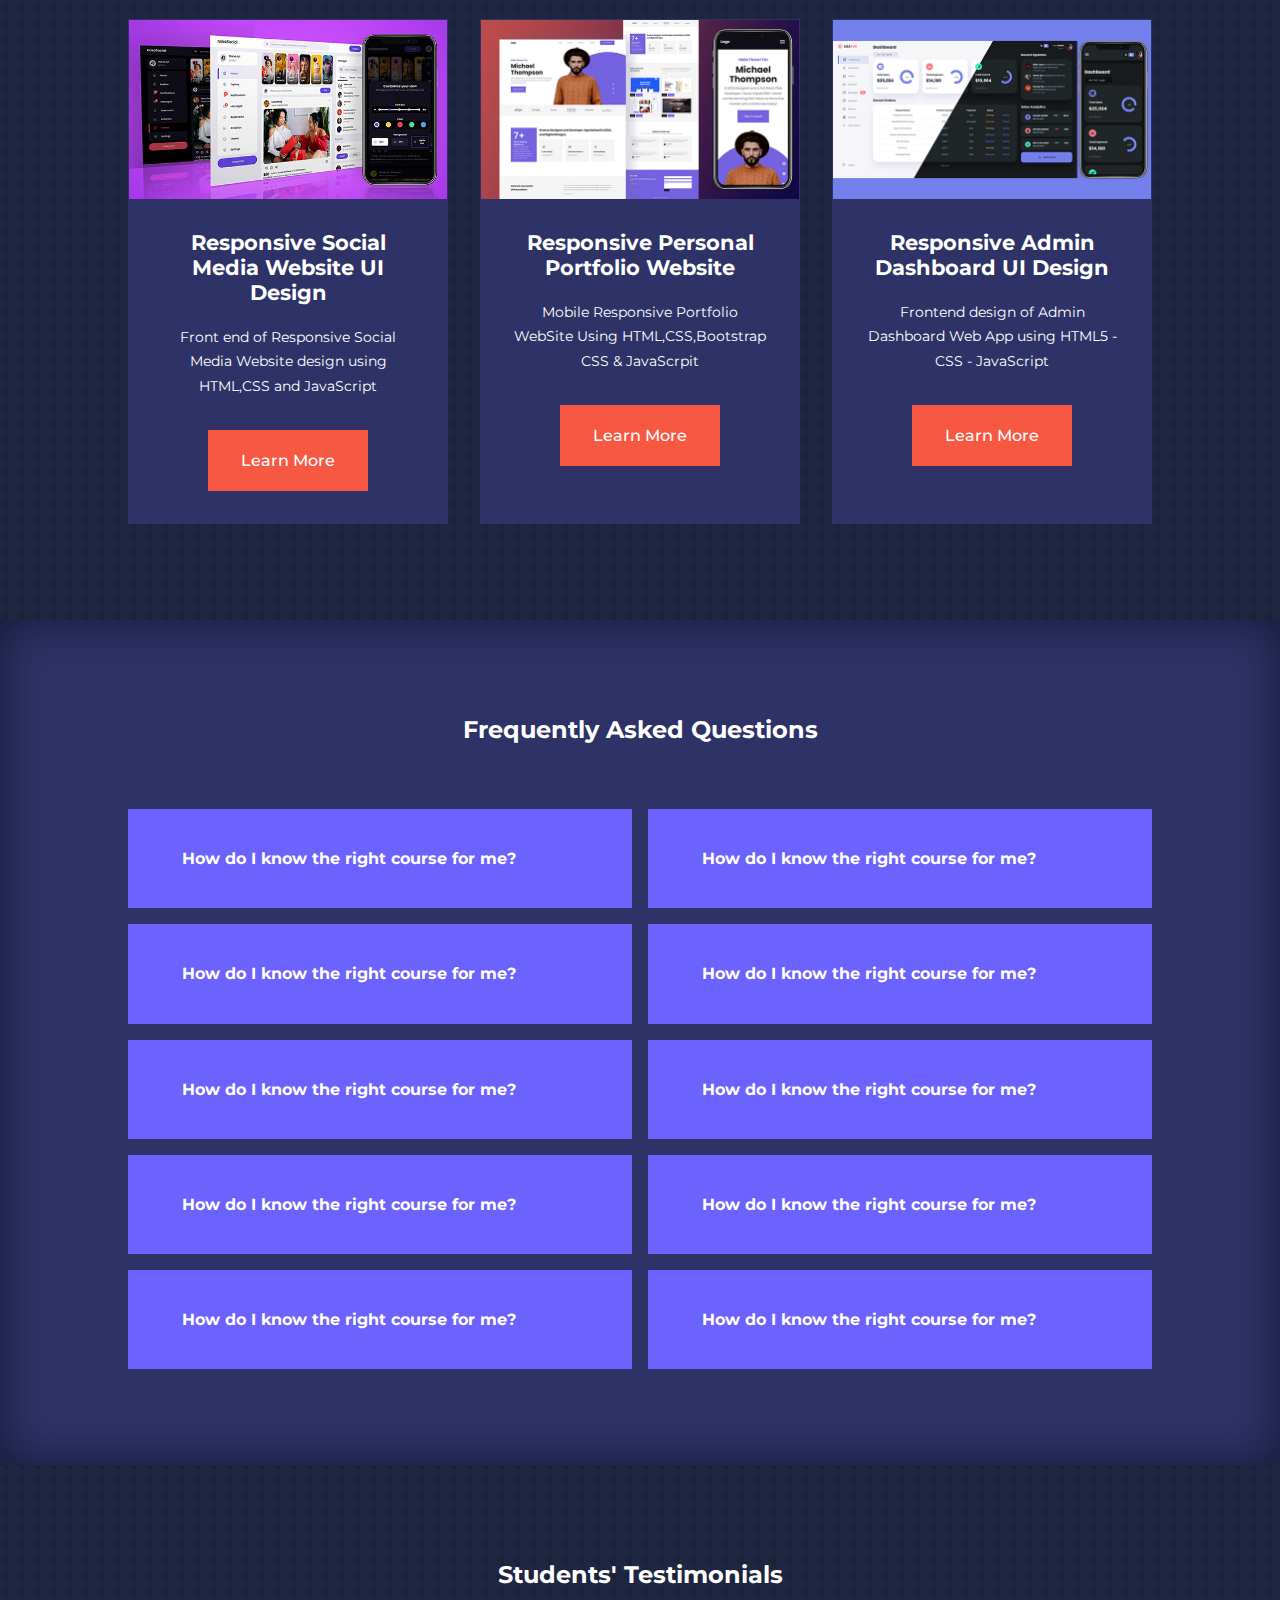
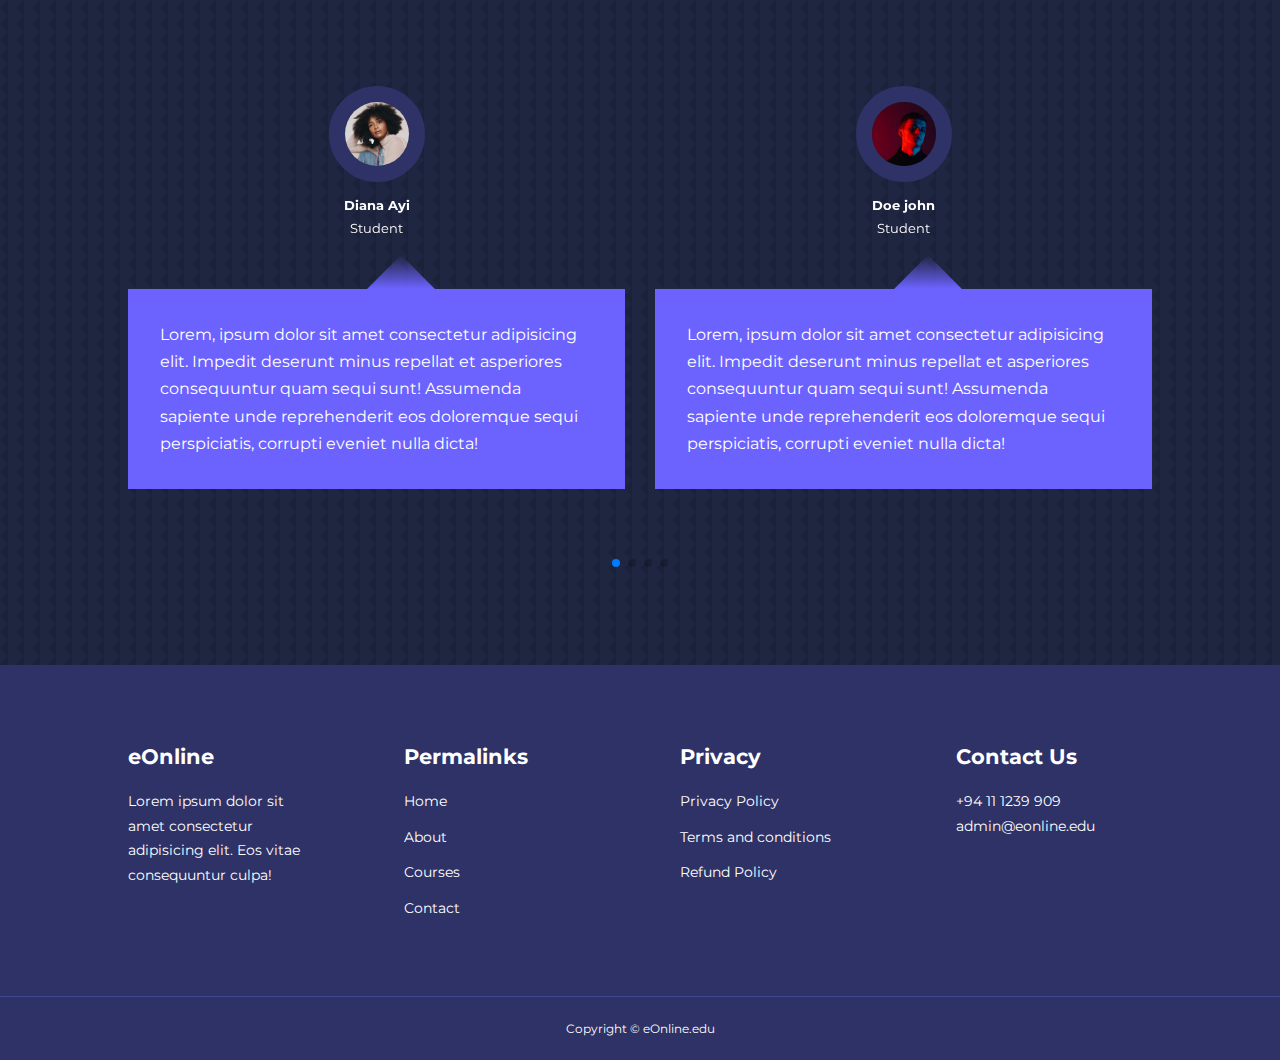
==== commit 9cb0e7c8: "Update index.html" ====
--- a/index.html
+++ b/index.html
@@ -135,7 +135,7 @@
                 </div>
                 <div class="course__info">
                     <h4>Responsive Social Media Website UI Design</h4>
-                    <p>Lorem ipsum dolor, sit amet consectetur adipisicing elit. Exercitationem hic reiciendis quidem illum praesentium, animi enim!</p>
+                    <p>Front end of Responsive Social Media Website design using HTML,CSS and JavaScript</p>
                     <a href="course.html" class="btn btn-primary">Learn More</a>
                 </div>
             </article>
@@ -146,7 +146,7 @@
                 </div>
                 <div class="course__info">
                 <h4>Responsive Personal Portfolio Website</h4>
-                <p>Lorem ipsum dolor, sit amet consectetur adipisicing elit. Exercitationem hic reiciendis quidem illum praesentium, animi enim!</p>
+                <p>Mobile Responsive Portfolio WebSite Using HTML,CSS,Bootstrap CSS & JavaScrpit</p>
                 <a href="course.html" class="btn btn-primary">Learn More</a>
                 </div>
             </article>
@@ -157,7 +157,7 @@
                 </div>
                 <div class="course__info">
                 <h4>Responsive Admin Dashboard UI Design</h4>
-                <p>Lorem ipsum dolor, sit amet consectetur adipisicing elit. Exercitationem hic reiciendis quidem illum praesentium, animi enim!</p>
+                <p>Frontend design of Admin Dashboard Web App using HTML5 - CSS - JavaScript</p>
                 <a href="course.html" class="btn btn-primary">Learn More</a>
                 </div>
             </article>
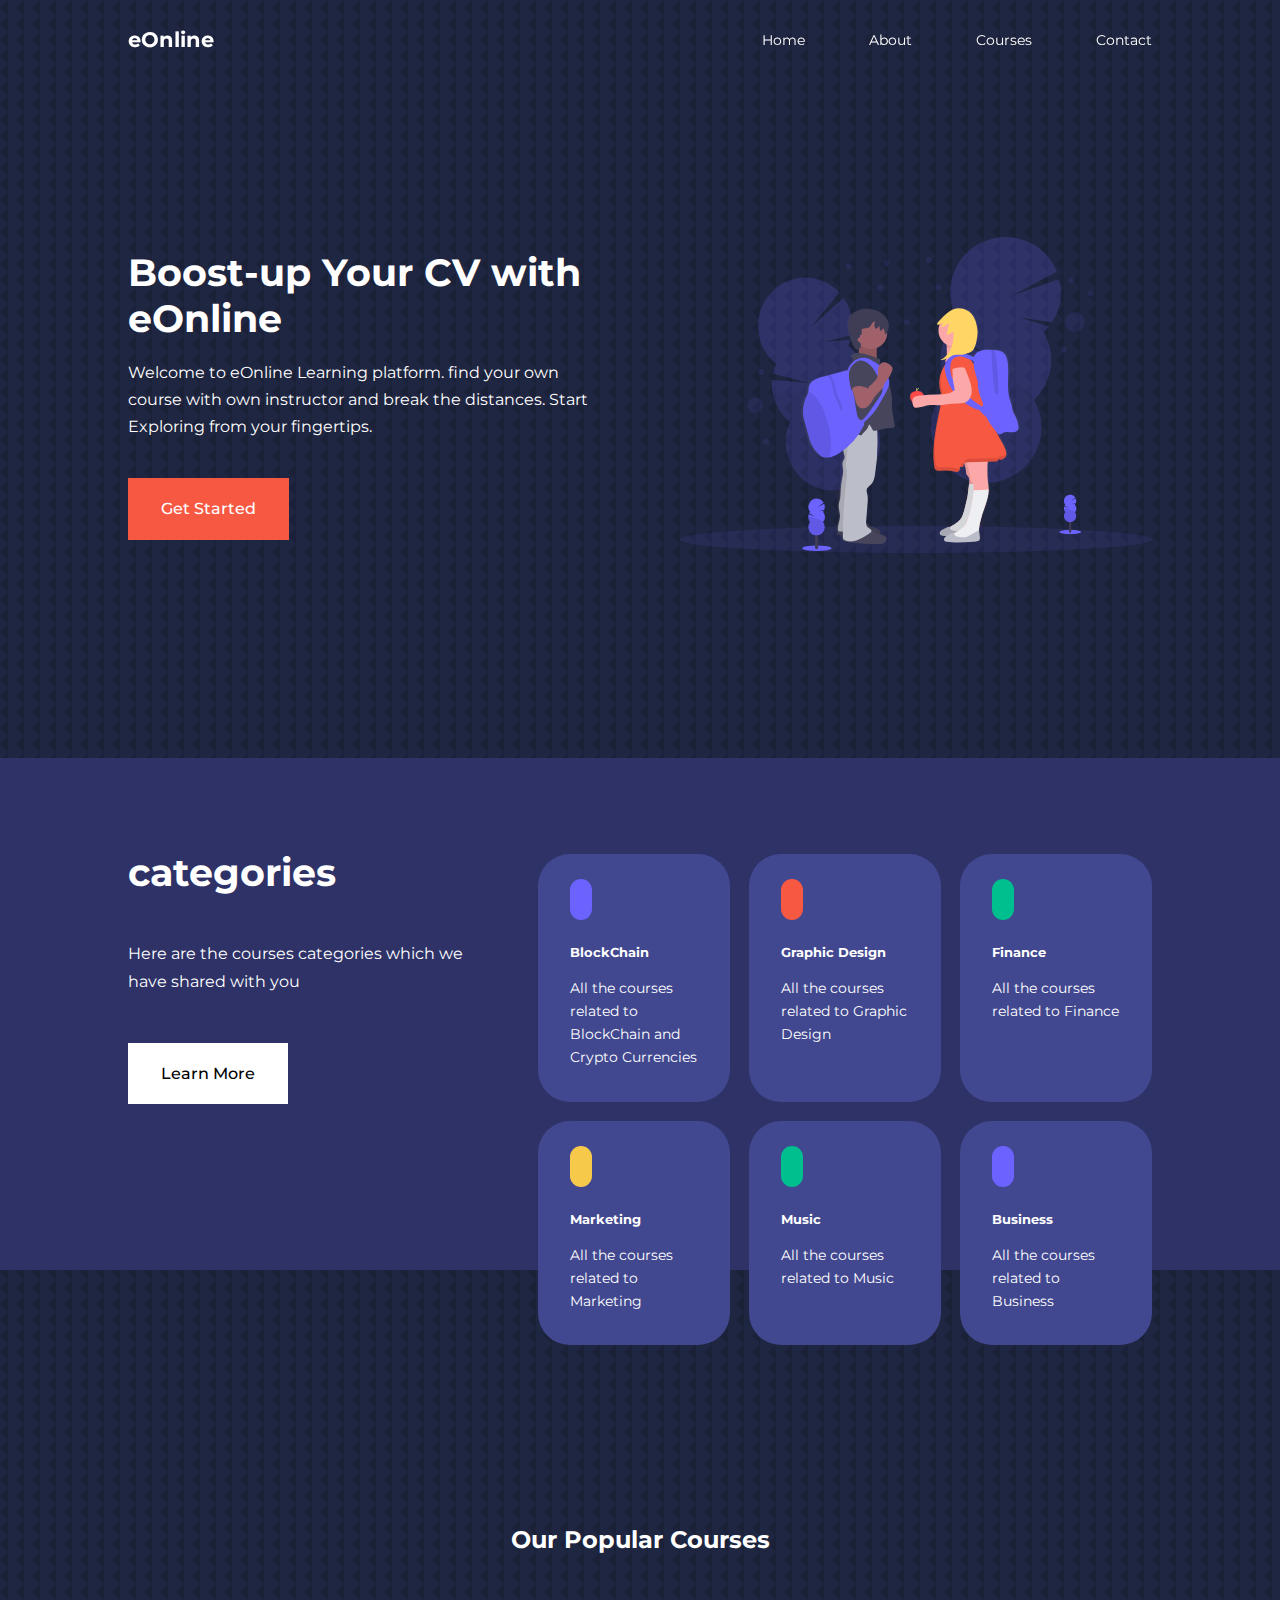
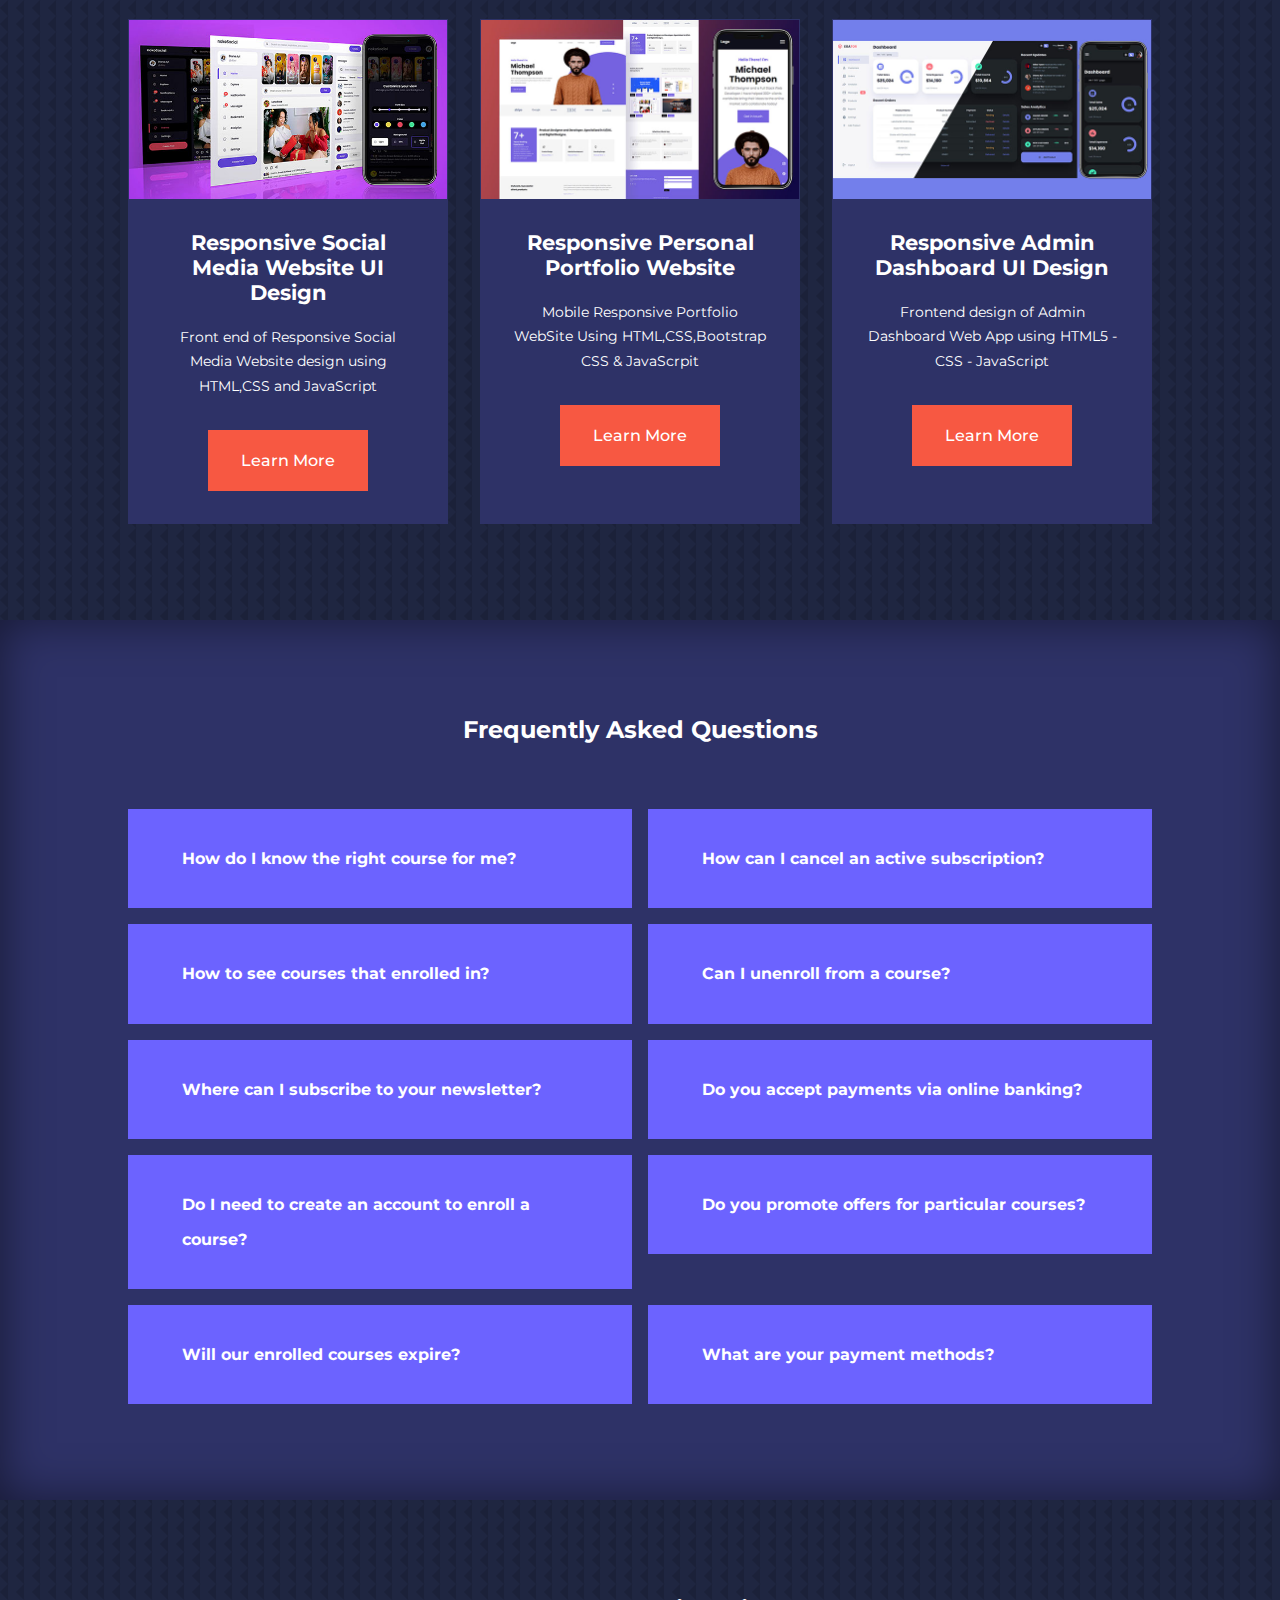
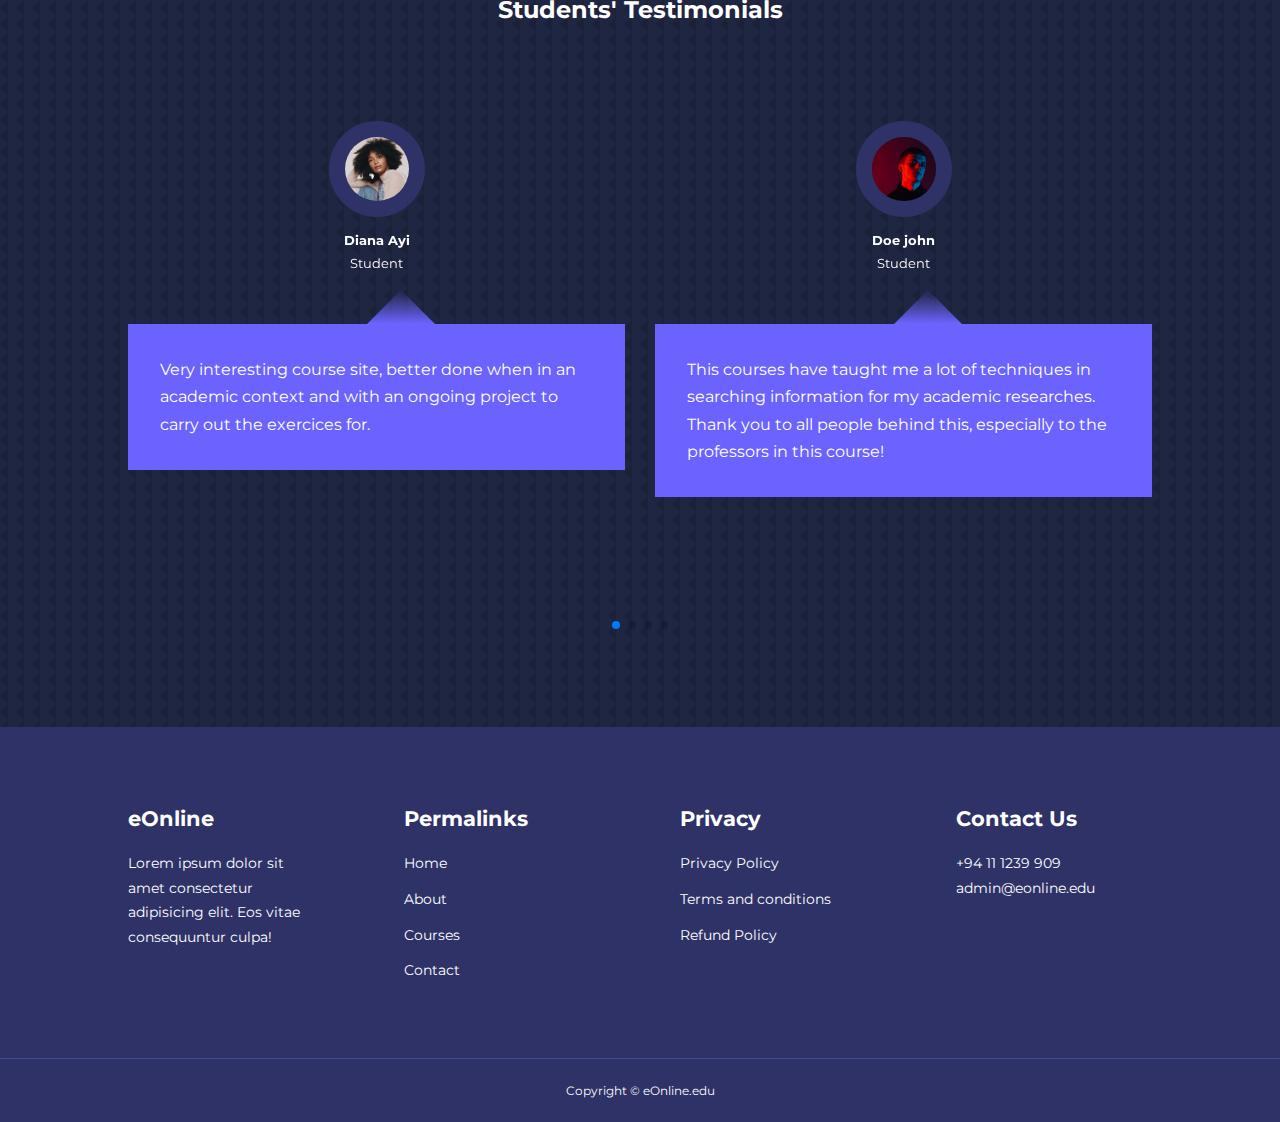
==== commit 318b0018: "Update index.html" ====
--- a/index.html
+++ b/index.html
@@ -178,79 +178,79 @@
                 <div class="faq__icon"><i class="uil uil-plus"></i></div>
                 <div class="question__answer">
                     <h4>How do I know the right course for me?</h4>
-                    <p>Lorem ipsum dolor sit amet consectetur adipisicing elit. Eum architecto consequatur illum vitae beatae nesciunt reprehenderit cumque tempore? Reiciendis labore quisquam consectetur. Quis amet dolorem vero aspernatur, similique beatae laborum.</p>
-                </div>
-            </article>
-
-            <article class="faq">
-                <div class="faq__icon"><i class="uil uil-plus"></i></div>
-                <div class="question__answer">
-                    <h4>How do I know the right course for me?</h4>
-                    <p>Lorem ipsum dolor sit amet consectetur adipisicing elit. Eum architecto consequatur illum vitae beatae nesciunt reprehenderit cumque tempore? Reiciendis labore quisquam consectetur. Quis amet dolorem vero aspernatur, similique beatae laborum.</p>
-                </div>
-            </article>
-
-            <article class="faq">
-                <div class="faq__icon"><i class="uil uil-plus"></i></div>
-                <div class="question__answer">
-                    <h4>How do I know the right course for me?</h4>
-                    <p>Lorem ipsum dolor sit amet consectetur adipisicing elit. Eum architecto consequatur illum vitae beatae nesciunt reprehenderit cumque tempore? Reiciendis labore quisquam consectetur. Quis amet dolorem vero aspernatur, similique beatae laborum.</p>
-                </div>
-            </article>
-
-            <article class="faq">
-                <div class="faq__icon"><i class="uil uil-plus"></i></div>
-                <div class="question__answer">
-                    <h4>How do I know the right course for me?</h4>
-                    <p>Lorem ipsum dolor sit amet consectetur adipisicing elit. Eum architecto consequatur illum vitae beatae nesciunt reprehenderit cumque tempore? Reiciendis labore quisquam consectetur. Quis amet dolorem vero aspernatur, similique beatae laborum.</p>
-                </div>
-            </article>
-
-            <article class="faq">
-                <div class="faq__icon"><i class="uil uil-plus"></i></div>
-                <div class="question__answer">
-                    <h4>How do I know the right course for me?</h4>
-                    <p>Lorem ipsum dolor sit amet consectetur adipisicing elit. Eum architecto consequatur illum vitae beatae nesciunt reprehenderit cumque tempore? Reiciendis labore quisquam consectetur. Quis amet dolorem vero aspernatur, similique beatae laborum.</p>
-                </div>
-            </article>
-
-            <article class="faq">
-                <div class="faq__icon"><i class="uil uil-plus"></i></div>
-                <div class="question__answer">
-                    <h4>How do I know the right course for me?</h4>
-                    <p>Lorem ipsum dolor sit amet consectetur adipisicing elit. Eum architecto consequatur illum vitae beatae nesciunt reprehenderit cumque tempore? Reiciendis labore quisquam consectetur. Quis amet dolorem vero aspernatur, similique beatae laborum.</p>
-                </div>
-            </article>
-
-            <article class="faq">
-                <div class="faq__icon"><i class="uil uil-plus"></i></div>
-                <div class="question__answer">
-                    <h4>How do I know the right course for me?</h4>
-                    <p>Lorem ipsum dolor sit amet consectetur adipisicing elit. Eum architecto consequatur illum vitae beatae nesciunt reprehenderit cumque tempore? Reiciendis labore quisquam consectetur. Quis amet dolorem vero aspernatur, similique beatae laborum.</p>
-                </div>
-            </article>
-
-            <article class="faq">
-                <div class="faq__icon"><i class="uil uil-plus"></i></div>
-                <div class="question__answer">
-                    <h4>How do I know the right course for me?</h4>
-                    <p>Lorem ipsum dolor sit amet consectetur adipisicing elit. Eum architecto consequatur illum vitae beatae nesciunt reprehenderit cumque tempore? Reiciendis labore quisquam consectetur. Quis amet dolorem vero aspernatur, similique beatae laborum.</p>
-                </div>
-            </article>
-
-            <article class="faq">
-                <div class="faq__icon"><i class="uil uil-plus"></i></div>
-                <div class="question__answer">
-                    <h4>How do I know the right course for me?</h4>
-                    <p>Lorem ipsum dolor sit amet consectetur adipisicing elit. Eum architecto consequatur illum vitae beatae nesciunt reprehenderit cumque tempore? Reiciendis labore quisquam consectetur. Quis amet dolorem vero aspernatur, similique beatae laborum.</p>
-                </div>
-            </article>
-
-            <article class="faq">
-                <div class="faq__icon"><i class="uil uil-plus"></i></div>
-                <div class="question__answer">
-                    <h4>How do I know the right course for me?</h4>
-                    <p>Lorem ipsum dolor sit amet consectetur adipisicing elit. Eum architecto consequatur illum vitae beatae nesciunt reprehenderit cumque tempore? Reiciendis labore quisquam consectetur. Quis amet dolorem vero aspernatur, similique beatae laborum.</p>
+                    <p>You can customize your own course after trying trial period of a course and after that you can decide weather continue or not.</p>
+                </div>
+            </article>
+
+            <article class="faq">
+                <div class="faq__icon"><i class="uil uil-plus"></i></div>
+                <div class="question__answer">
+                    <h4>How can I cancel an active subscription?</h4>
+                    <p>You can cancel a subcription at any time using payment page of your account.</p>
+                </div>
+            </article>
+
+            <article class="faq">
+                <div class="faq__icon"><i class="uil uil-plus"></i></div>
+                <div class="question__answer">
+                    <h4>How to see courses that enrolled in?</h4>
+                    <p>Once you’re enrolled in a course, you’ll see it on your account home page while logged in.</p>
+                </div>
+            </article>
+
+            <article class="faq">
+                <div class="faq__icon"><i class="uil uil-plus"></i></div>
+                <div class="question__answer">
+                    <h4>Can I unenroll from a course?</h4>
+                    <p>Yes.You can unenroll a course at anytime.But all the refunds are depend on refund policies.</p>
+                </div>
+            </article>
+
+            <article class="faq">
+                <div class="faq__icon"><i class="uil uil-plus"></i></div>
+                <div class="question__answer">
+                    <h4>Where can I subscribe to your newsletter?</h4>
+                    <p>Our newsletter feature is still under deployment.</p>
+                </div>
+            </article>
+
+            <article class="faq">
+                <div class="faq__icon"><i class="uil uil-plus"></i></div>
+                <div class="question__answer">
+                    <h4>Do you accept payments via online banking?</h4>
+                    <p>You have to use our payment portal for any payment process.</p>
+                </div>
+            </article>
+
+            <article class="faq">
+                <div class="faq__icon"><i class="uil uil-plus"></i></div>
+                <div class="question__answer">
+                    <h4>Do I need to create an account to enroll a course?</h4>
+                    <p>Yes.You have to create account and sign up to our website.</p>
+                </div>
+            </article>
+
+            <article class="faq">
+                <div class="faq__icon"><i class="uil uil-plus"></i></div>
+                <div class="question__answer">
+                    <h4>Do you promote offers for particular courses?</h4>
+                    <p>Sometimes We give offers but it depends on course owner.</p>
+                </div>
+            </article>
+
+            <article class="faq">
+                <div class="faq__icon"><i class="uil uil-plus"></i></div>
+                <div class="question__answer">
+                    <h4>Will our enrolled courses expire?</h4>
+                    <p>No You have lifetime access to courses.</p>
+                </div>
+            </article>
+
+            <article class="faq">
+                <div class="faq__icon"><i class="uil uil-plus"></i></div>
+                <div class="question__answer">
+                    <h4>What are your payment methods?</h4>
+                    <p>Currently you can pay using your credit card (Visa, Mastercard and Amexco) via Stripe.</p>
                 </div>
             </article>
         </div>
@@ -276,7 +276,7 @@
                 </div>
                 <div class="testimonial__body">
                     <p>
-                        Lorem, ipsum dolor sit amet consectetur adipisicing elit. Impedit deserunt minus repellat et asperiores consequuntur quam sequi sunt! Assumenda sapiente unde reprehenderit eos doloremque sequi perspiciatis, corrupti eveniet nulla dicta!
+                        Very interesting course site, better done when in an academic context and with an ongoing project to carry out the exercices for.
                     </p>
                 </div>
             </article>
@@ -291,7 +291,7 @@
                 </div>
                 <div class="testimonial__body">
                     <p>
-                        Lorem, ipsum dolor sit amet consectetur adipisicing elit. Impedit deserunt minus repellat et asperiores consequuntur quam sequi sunt! Assumenda sapiente unde reprehenderit eos doloremque sequi perspiciatis, corrupti eveniet nulla dicta!
+                        This courses have taught me a lot of techniques in searching information for my  academic researches. Thank you to all people behind this, especially to the professors in this course! 
                     </p>
                 </div>
             </article>
@@ -306,7 +306,7 @@
                 </div>
                 <div class="testimonial__body">
                     <p>
-                        Lorem, ipsum dolor sit amet consectetur adipisicing elit. Impedit deserunt minus repellat et asperiores consequuntur quam sequi sunt! Assumenda sapiente unde reprehenderit eos doloremque sequi perspiciatis, corrupti eveniet nulla dicta!
+                        Great experience so far. The tutor is audible and topic organisation is very good. Concepts are thoroughly explained and so clear to understand. Good tutorial for beginners.
                     </p>
                 </div>
             </article>
@@ -321,7 +321,7 @@
                 </div>
                 <div class="testimonial__body">
                     <p>
-                        Lorem, ipsum dolor sit amet consectetur adipisicing elit. Impedit deserunt minus repellat et asperiores consequuntur quam sequi sunt! Assumenda sapiente unde reprehenderit eos doloremque sequi perspiciatis, corrupti eveniet nulla dicta!
+                        I've Enrolled in this course to understand HTML, CSS and Bootstrap.Explanation was very good and was easy to understand. Now I can say that I've good knowledge about html, creating webpage, CSS stylesheets and Bootstrap framework.Thank you :) for providing this course.
                     </p>
                 </div>
             </article>
@@ -336,7 +336,7 @@
                 </div>
                 <div class="testimonial__body">
                     <p>
-                        Lorem, ipsum dolor sit amet consectetur adipisicing elit. Impedit deserunt minus repellat et asperiores consequuntur quam sequi sunt! Assumenda sapiente unde reprehenderit eos doloremque sequi perspiciatis, corrupti eveniet nulla dicta!
+                        Highly recommend site for anyone looking to gain experience in creating your own website! An incredibly comprehensive and in-depth course that assists you in learning the basics of Web Designings.
                     </p>
                 </div>
                 
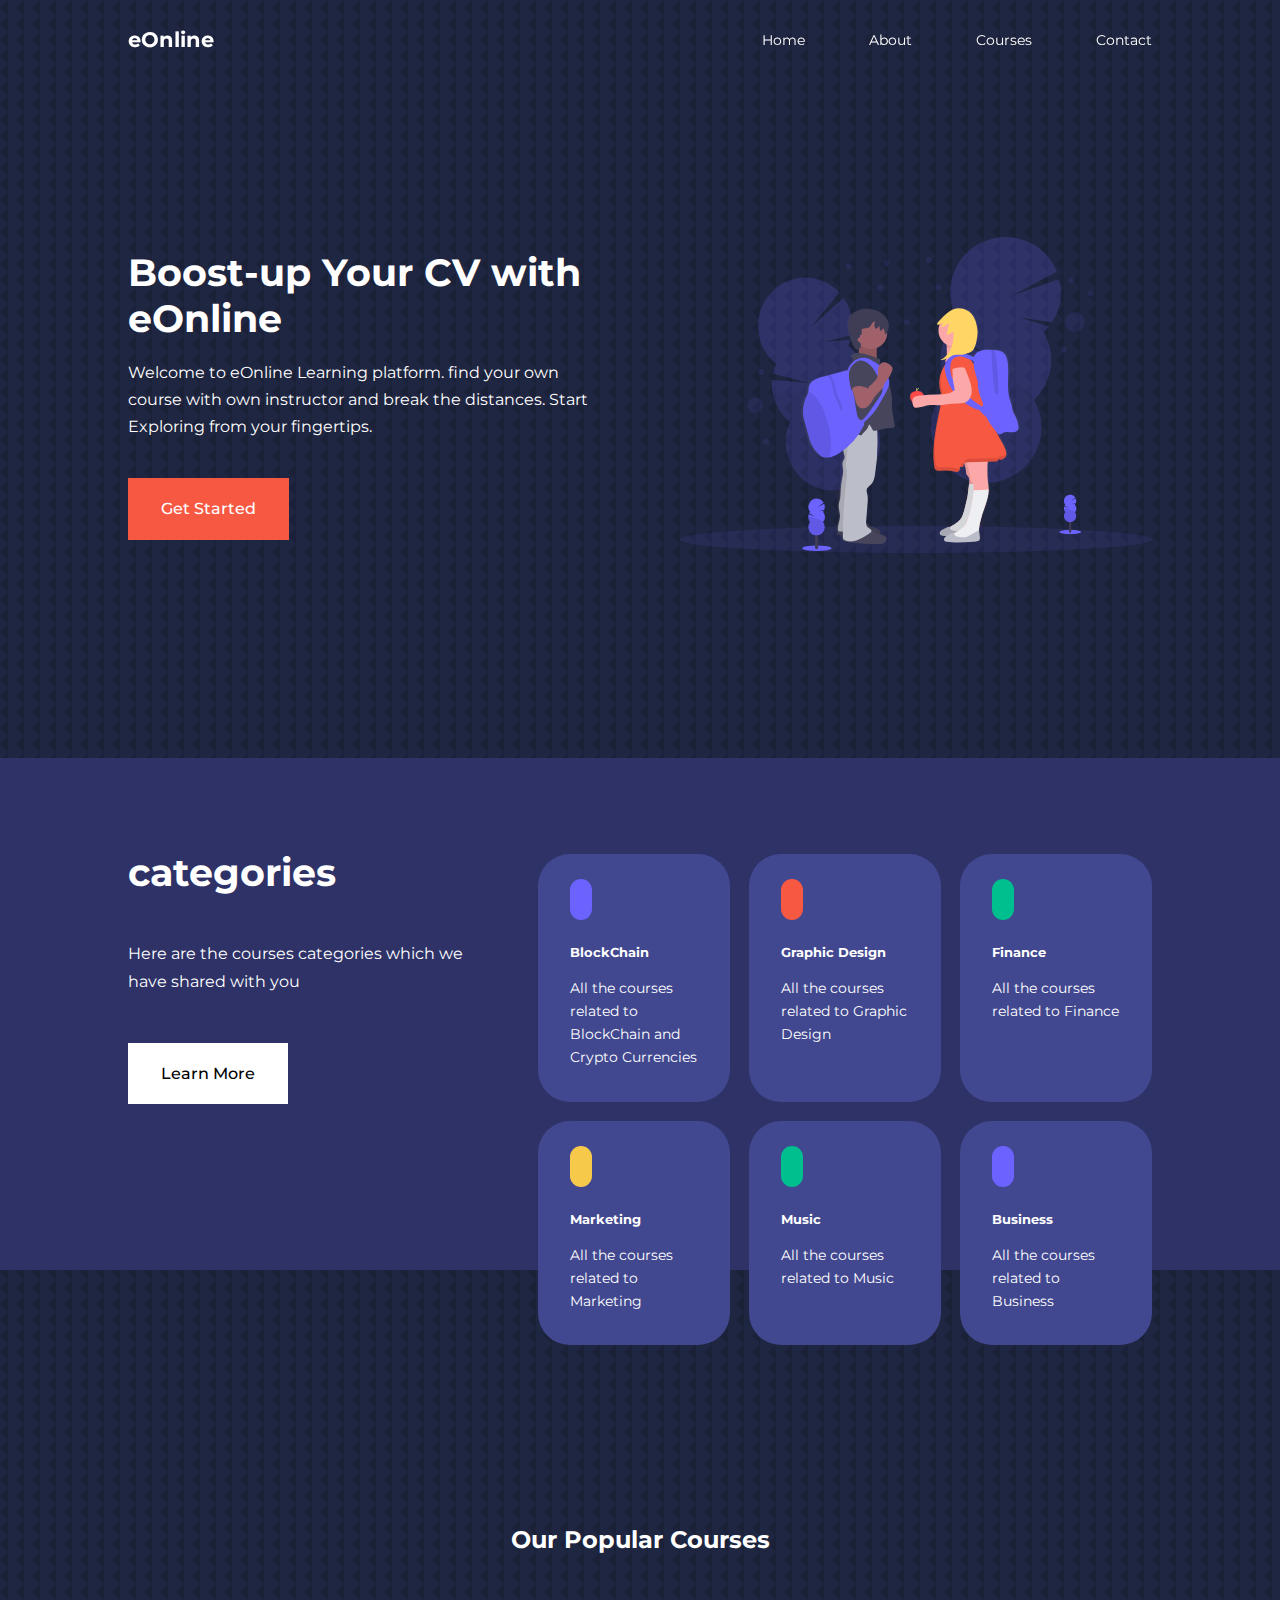
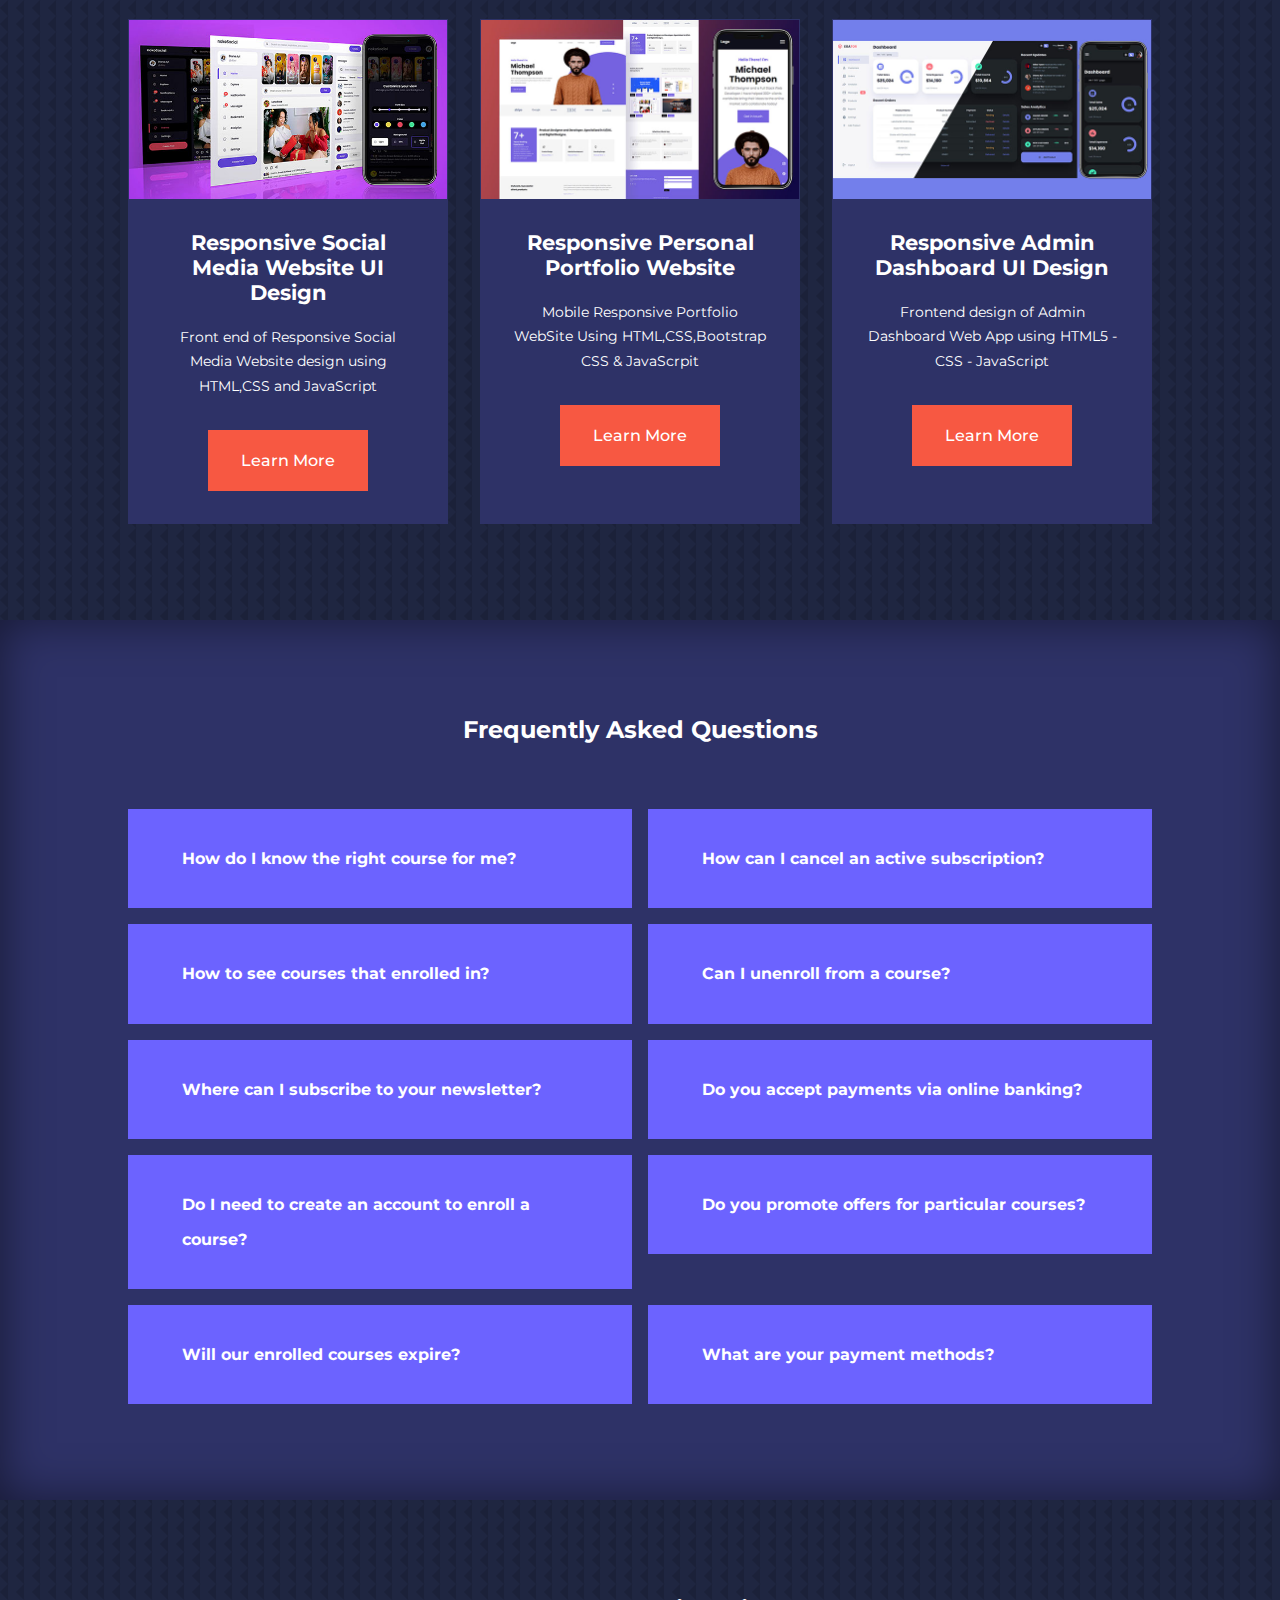
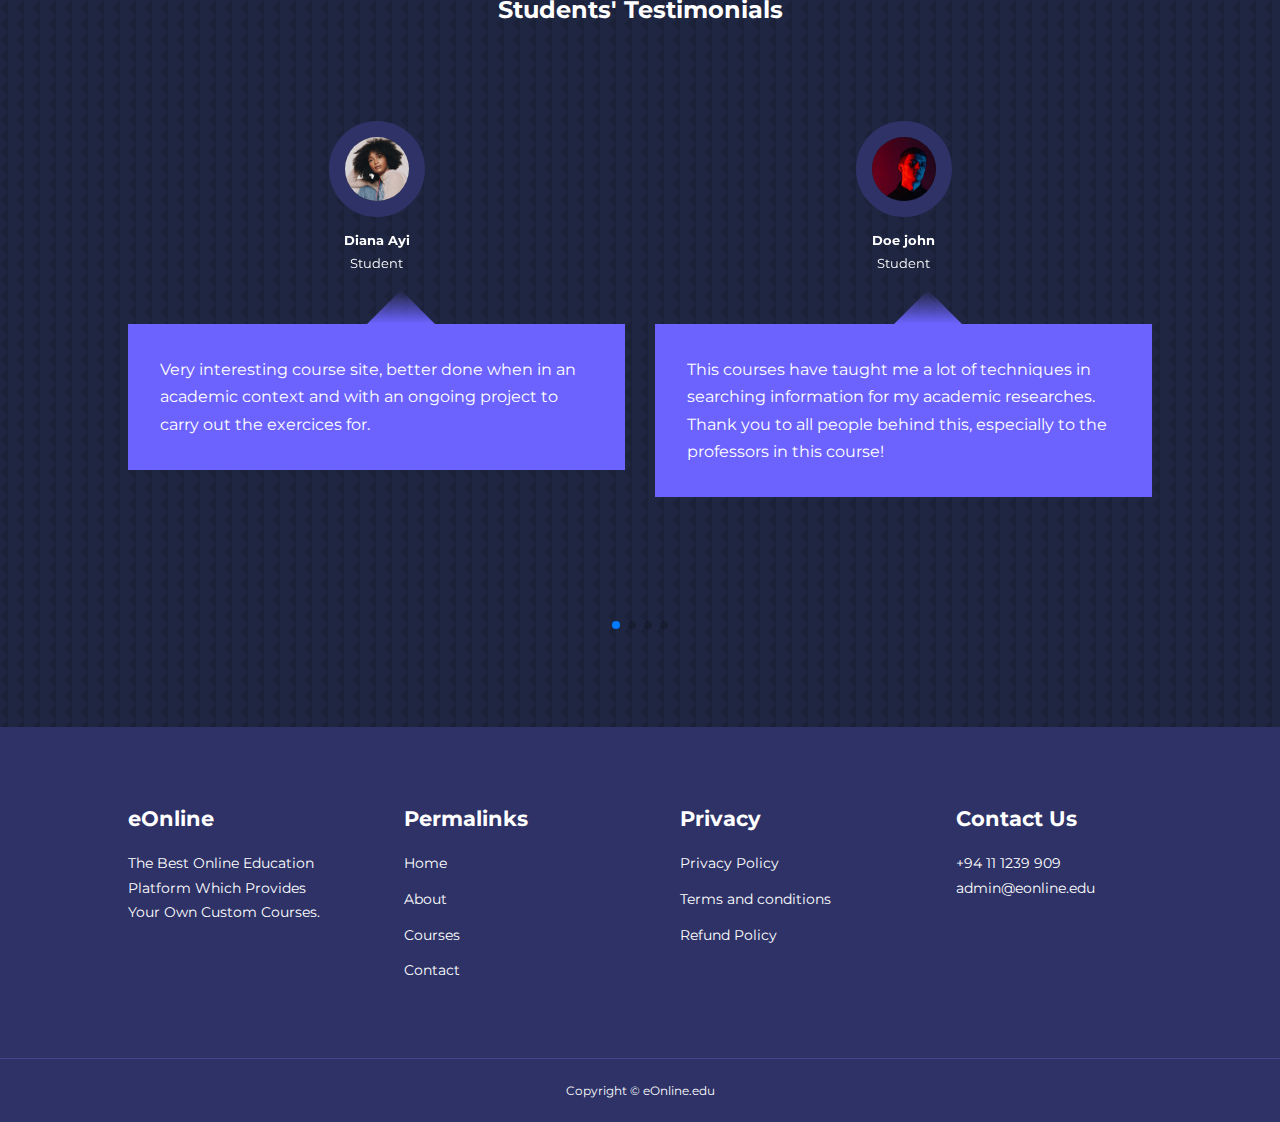
==== commit 72e0b369: "Update index.html" ====
--- a/index.html
+++ b/index.html
@@ -357,7 +357,7 @@
 
             <div class="footer__1">
                 <a href="index.html" class="footer__logo"><h4>eOnline</h4></a>
-                <p>Lorem ipsum dolor sit amet consectetur adipisicing elit. Eos vitae consequuntur culpa!</p>
+                <p>The Best Online Education Platform Which Provides Your Own Custom Courses.</p>
 
             </div>
 
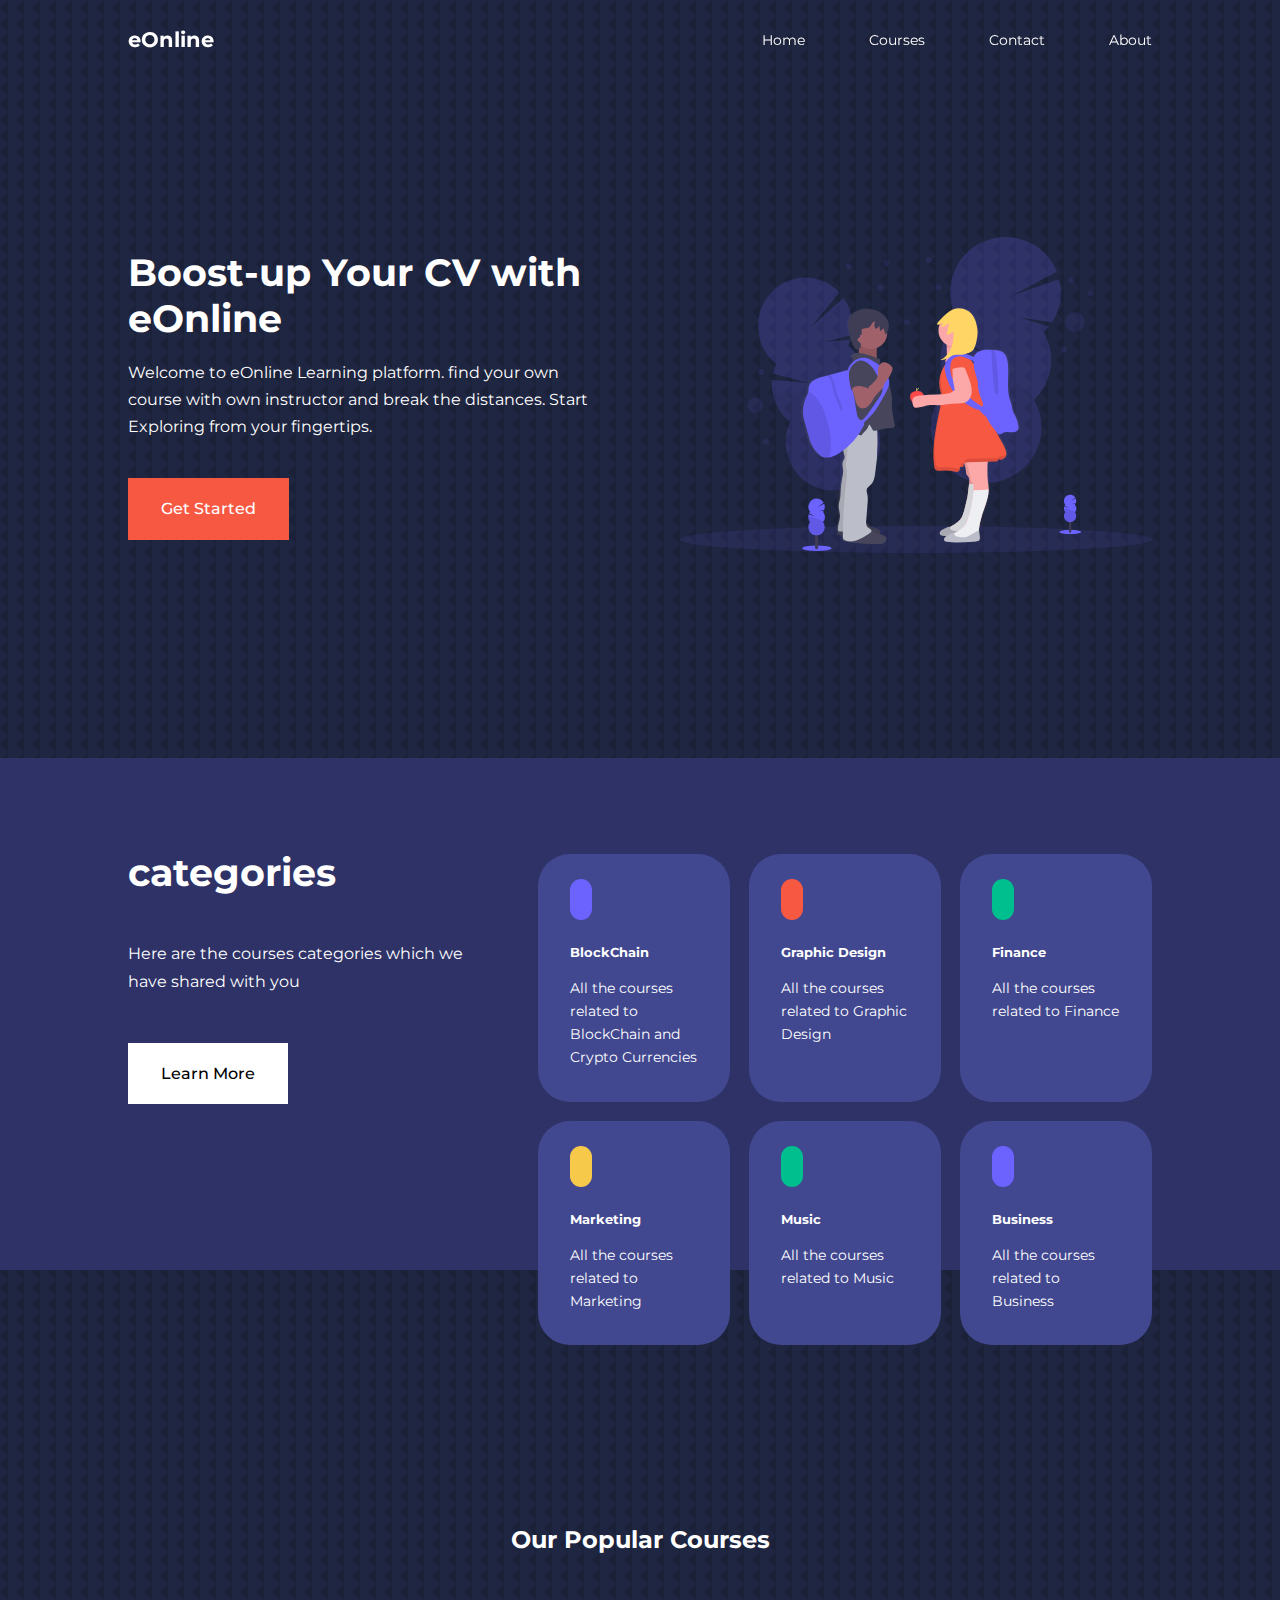
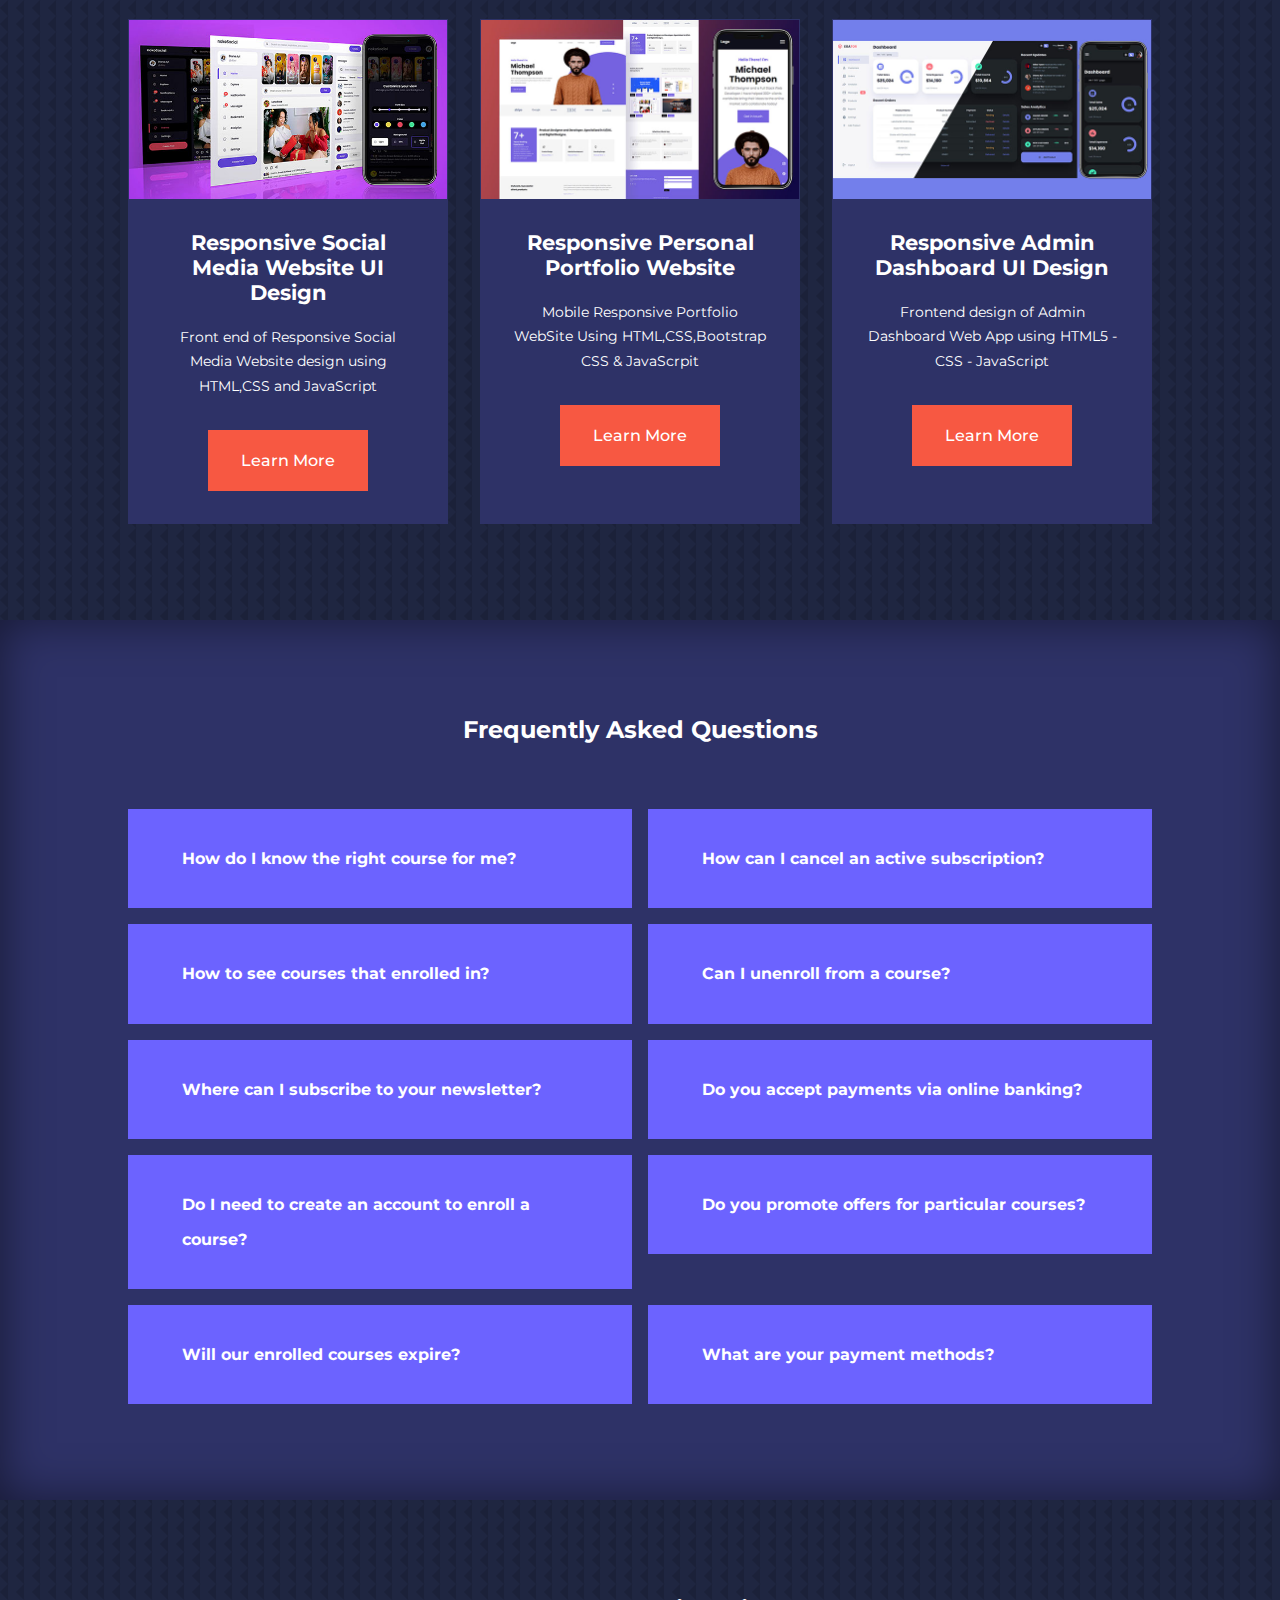
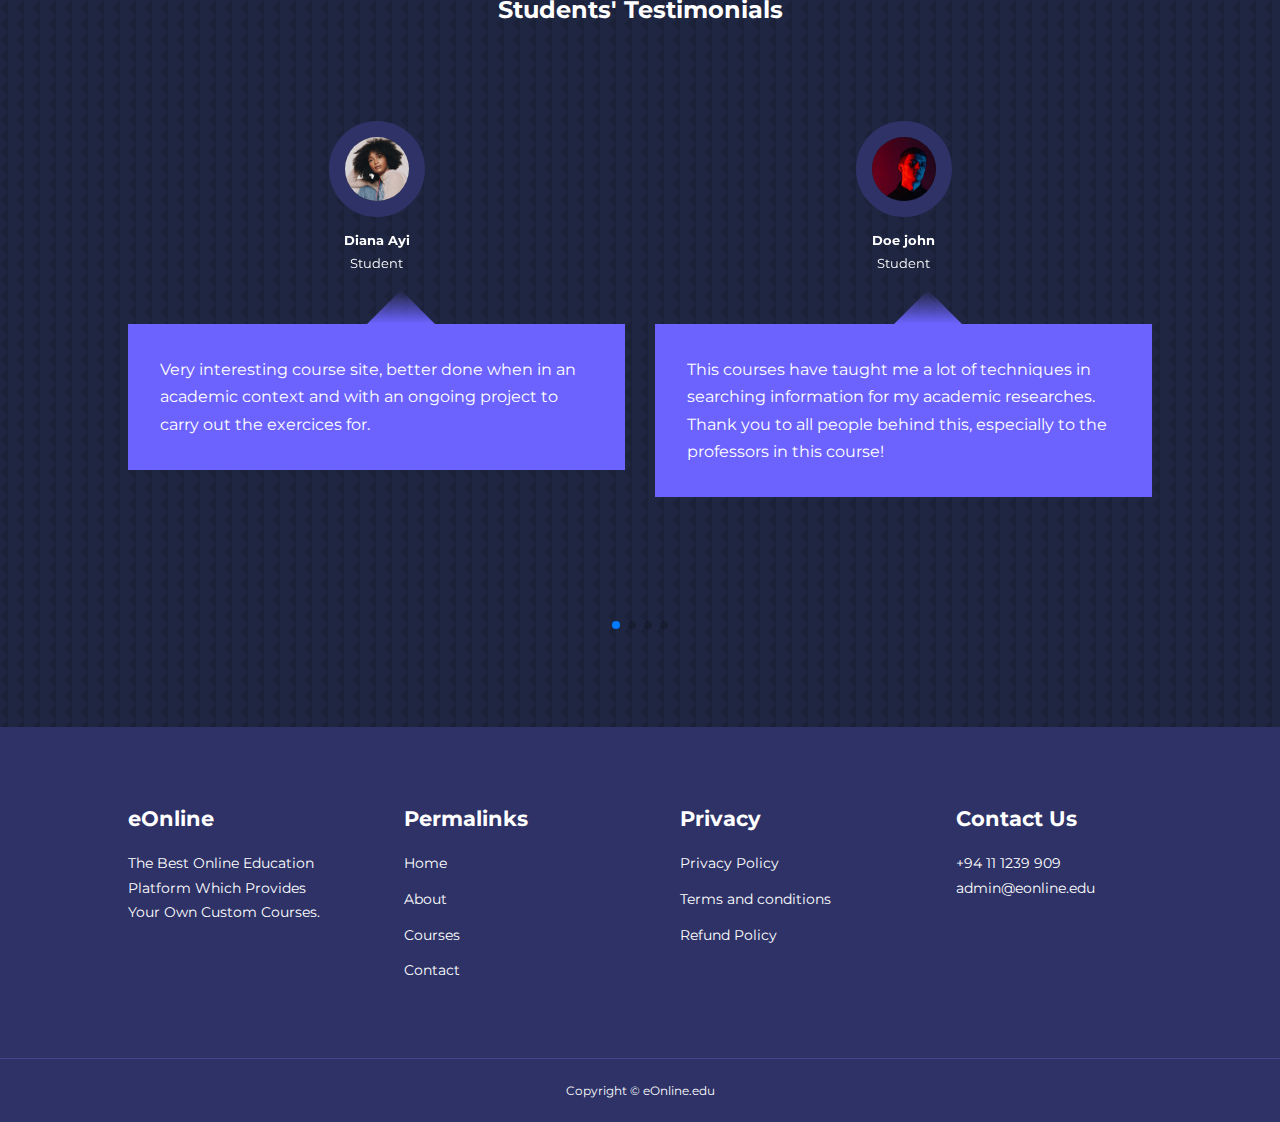
==== commit b6f56628: "nav-bar order updated" ====
--- a/index.html
+++ b/index.html
@@ -36,9 +36,9 @@
             <a href="index.html"><h4>eOnline</h4></a>
             <ul class="nav__menu">
                 <li><a href="index.html">Home</a></li>
-                <li><a href="about.html">About</a></li>
                 <li><a href="courses.html">Courses</a></li>
                 <li><a href="contact.html">Contact</a></li>
+                <li><a href="about.html">About</a></li>
             </ul>
             <button id="open-menu-btn"><i class="uil uil-bars"></i></button>
             <button id="close-menu-btn"><i class="uil uil-multiply"></i></button>
